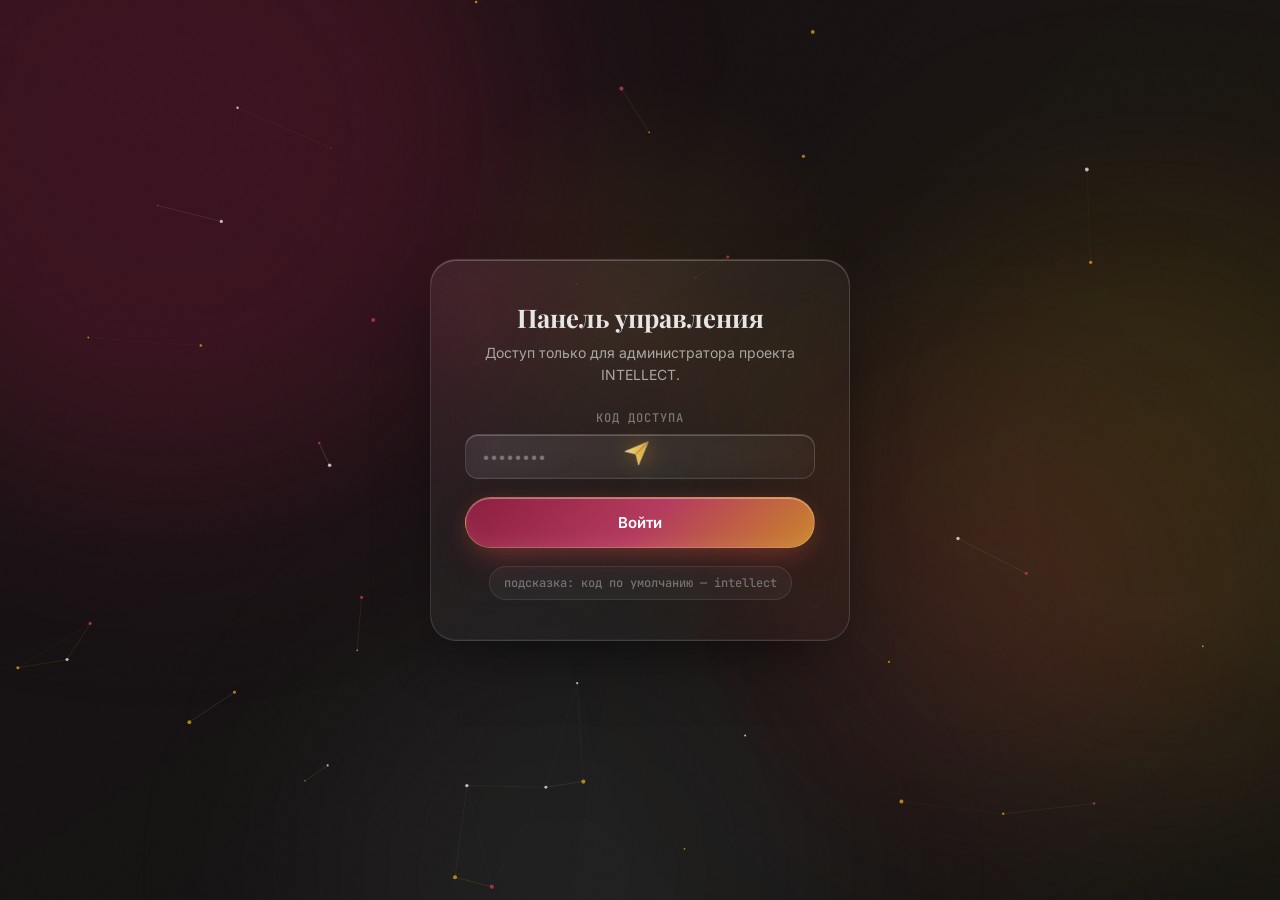
==== admin.html @ 35600f10 "Evolve into a full AI news portal: articles, feed, facts, robot, admin Turns the single landing page" ====
<!DOCTYPE html>
<html lang="ru" id="top">
<head>
<meta charset="UTF-8">
<meta name="viewport" content="width=device-width, initial-scale=1.0">
<meta name="robots" content="noindex, nofollow">
<title>INTELLECT — панель управления</title>
<link rel="icon" href="data:image/svg+xml,%3Csvg xmlns='http://www.w3.org/2000/svg' viewBox='0 0 64 64'%3E%3Cdefs%3E%3ClinearGradient id='g' x1='0' y1='0' x2='1' y2='1'%3E%3Cstop offset='0' stop-color='%23D4A017'/%3E%3Cstop offset='1' stop-color='%238B1E3F'/%3E%3C/linearGradient%3E%3C/defs%3E%3Crect width='64' height='64' rx='14' fill='url(%23g)'/%3E%3Cpath d='M32 12l5 13 13 5-13 5-5 13-5-13-13-5 13-5z' fill='white'/%3E%3C/svg%3E">
<link rel="preconnect" href="https://fonts.googleapis.com">
<link rel="preconnect" href="https://fonts.gstatic.com" crossorigin>
<link href="https://fonts.googleapis.com/css2?family=Playfair+Display:ital,wght@0,600;0,700;0,800;1,600&family=Inter:wght@400;500;600;700&family=JetBrains+Mono:wght@400;500&display=swap" rel="stylesheet">
<link rel="stylesheet" href="assets/theme.css">
<link rel="stylesheet" href="assets/pages.css">
</head>
<body>

<div class="bg" aria-hidden="true"><i class="blob b1"></i><i class="blob b2"></i><i class="blob b3"></i><i class="blob b4"></i></div>
<canvas id="net" aria-hidden="true"></canvas>
<div class="glow" id="glow" aria-hidden="true"></div>
<div class="grain" aria-hidden="true"></div>

<div id="cursor" aria-hidden="true"><div class="cursor-inner">
  <svg viewBox="0 0 28 28" fill="none" xmlns="http://www.w3.org/2000/svg">
    <defs><linearGradient id="cg" x1="0" y1="0" x2="1" y2="1"><stop offset="0" stop-color="#F2D27C"/><stop offset="1" stop-color="#D4A017"/></linearGradient></defs>
    <path d="M3 5 L25 14 L3 23 L8.5 14 Z" fill="url(#cg)" stroke="rgba(255,255,255,.55)" stroke-width=".6" stroke-linejoin="round"/>
    <path d="M8.5 14 L25 14" stroke="rgba(139,30,63,.55)" stroke-width=".8"/>
  </svg>
</div></div>

<!-- ВХОД -->
<div class="admin-gate" id="gate">
  <div class="box glass">
    <h1>Панель управления</h1>
    <p>Доступ только для администратора проекта INTELLECT.</p>
    <form id="gate-form">
      <div class="field"><label>Код доступа</label><input type="password" id="gate-pass" class="input" placeholder="••••••••" autocomplete="current-password"></div>
      <button class="btn btn-primary" type="submit" style="width:100%">Войти</button>
    </form>
    <div style="margin-top:18px"><span class="admin-pill">подсказка: код по умолчанию — intellect</span></div>
  </div>
</div>

<!-- ПАНЕЛЬ -->
<div class="admin-shell" id="shell" style="display:none">
  <div class="container">
    <div class="admin-head">
      <h1>Панель управления INTELLECT</h1>
      <div style="display:flex;gap:10px">
        <a class="btn btn-ghost btn-small" href="index.html" target="_blank" rel="noopener">Открыть сайт ↗</a>
        <button class="btn btn-ghost btn-small" id="logout">Выйти</button>
      </div>
    </div>

    <div class="admin-tabs">
      <button class="admin-tab active" data-tab="news">Новости</button>
      <button class="admin-tab" data-tab="facts">Факты</button>
      <button class="admin-tab" data-tab="help">Автопубликация</button>
    </div>

    <!-- НОВОСТИ -->
    <section data-panel="news">
      <div class="admin-grid">
        <div class="admin-card">
          <h2 style="font:700 1.2rem 'Playfair Display',serif;margin-bottom:18px" id="form-title">Новая публикация</h2>
          <form id="news-form">
            <input type="hidden" id="f-id">
            <div class="field"><label>Заголовок</label><input id="f-title" required placeholder="Заголовок новости"></div>
            <div class="row2">
              <div class="field"><label>Категория</label><select id="f-category"></select></div>
              <div class="field"><label>Источник</label><input id="f-source" placeholder="OpenAI, Anthropic…"></div>
            </div>
            <div class="row2">
              <div class="field"><label>Автор</label><input id="f-author" placeholder="Имя автора"></div>
              <div class="field"><label>Дата</label><input id="f-date" type="date"></div>
            </div>
            <div class="row2">
              <div class="field"><label>Время чтения (мин)</label><input id="f-read" type="number" min="1" max="60" value="5"></div>
              <div class="field"><label>Сделать материалом дня</label>
                <select id="f-featured"><option value="">Нет</option><option value="1">Да</option></select></div>
            </div>
            <div class="field"><label>Краткое описание</label><textarea id="f-excerpt" style="min-height:70px" placeholder="1–2 предложения для карточки"></textarea></div>
            <div class="field"><label>Полный текст</label>
              <textarea id="f-body" placeholder="Абзацы разделяйте пустой строкой.&#10;## — подзаголовок&#10;&gt; — цитата&#10;- — пункт списка"></textarea>
              <div class="hint">Поддерживается разметка: «## подзаголовок», «&gt; цитата», «- пункт списка».</div>
            </div>
            <div class="field"><label>Изображение (необязательно)</label>
              <div class="img-drop" id="img-drop">Нажмите, чтобы выбрать изображение<br><span style="font-size:11px">оно ужмётся автоматически</span></div>
              <input type="file" id="f-image" accept="image/*" hidden>
              <img class="img-preview" id="img-preview" alt="">
            </div>
            <div class="admin-actions">
              <button class="btn btn-primary" type="submit" id="save-btn">Опубликовать</button>
              <button class="btn btn-ghost" type="button" id="reset-btn">Очистить</button>
            </div>
          </form>
        </div>

        <div class="admin-card">
          <h2 style="font:700 1.2rem 'Playfair Display',serif;margin-bottom:6px">Опубликованные материалы</h2>
          <p style="color:var(--mut);font-size:13px;margin-bottom:16px" id="news-count"></p>
          <div class="admin-list" id="news-list"></div>
        </div>
      </div>
    </section>

    <!-- ФАКТЫ -->
    <section data-panel="facts" style="display:none">
      <div class="admin-grid">
        <div class="admin-card">
          <h2 style="font:700 1.2rem 'Playfair Display',serif;margin-bottom:18px">Добавить факт</h2>
          <form id="fact-form">
            <div class="field"><label>Текст факта</label><textarea id="fact-input" required placeholder="Интересный факт об искусственном интеллекте"></textarea></div>
            <button class="btn btn-primary" type="submit">Добавить факт</button>
          </form>
        </div>
        <div class="admin-card">
          <h2 style="font:700 1.2rem 'Playfair Display',serif;margin-bottom:6px">База фактов</h2>
          <p style="color:var(--mut);font-size:13px;margin-bottom:16px" id="facts-count"></p>
          <div class="admin-list" id="facts-list"></div>
        </div>
      </div>
    </section>

    <!-- АВТОПУБЛИКАЦИЯ -->
    <section data-panel="help" style="display:none">
      <div class="admin-card">
        <h2 style="font:700 1.3rem 'Playfair Display',serif;margin-bottom:14px">Автоматическое обновление новостей</h2>
        <div class="acc-text" style="padding:0;max-width:760px">
          <p style="margin-bottom:14px">В проект встроен каркас ежедневной автопубликации. Скрипт <code>scripts/fetch-news.mjs</code> забирает свежие материалы из RSS-лент источников (OpenAI, Anthropic, Google DeepMind, Meta AI, Microsoft, NVIDIA, Hugging Face, Stability AI), формирует карточки и обновляет <code>data/articles.generated.js</code>.</p>
          <p style="margin-bottom:14px">Запуск по расписанию настроен в GitHub Actions (<code>.github/workflows/update-news.yml</code>) — раз в день. При наличии секретов <code>TELEGRAM_BOT_TOKEN</code> и <code>TELEGRAM_CHAT_ID</code> новые статьи автоматически анонсируются в Telegram-канале проекта.</p>
          <p>Материалы, добавленные здесь вручную, сохраняются в браузере и сразу видны на сайте. Подробности — в файле <code>README.md</code>, раздел «Автопубликация».</p>
        </div>
      </div>
    </section>
  </div>
</div>

<div class="admin-toast" id="toast"></div>

<script src="data/articles.js"></script>
<script src="data/articles.generated.js"></script>
<script src="data/facts.js"></script>
<script src="assets/site.js"></script>
<script src="assets/admin.js"></script>
</body>
</html>
---- assets/theme.css ----
/* ============================================================
   INTELLECT — общая дизайн-система
   Графит · Бордо · Золото · Серебро
   ============================================================ */
:root{
  --bg:#111111;
  --bg-2:#1C1C1C;
  --txt:#E5E5E5;
  --mut:#a3a3a3;
  --mut-2:#737373;
  --gold:#D4A017;
  --gold-2:#F2D27C;
  --wine:#8B1E3F;
  --wine-2:#B43A5E;
  --hairline:rgba(229,229,229,.1);

  --glass-bg:linear-gradient(135deg,rgba(255,255,255,.07),rgba(255,255,255,.02));
  --glass-line:rgba(229,229,229,.14);
  --rim:rgba(255,255,255,.22);
  --gloss:rgba(255,255,255,.09);
  --panel-shadow:0 24px 60px -28px rgba(0,0,0,.7);
  --panel-shadow-hover:0 38px 90px -30px rgba(0,0,0,.75),0 0 60px -14px rgba(212,160,23,.3);
  --drop-rim:rgba(255,255,255,.22);
  --drop-shadow:0 26px 54px -22px rgba(0,0,0,.6);
  --menu-bg:rgba(17,17,17,.72);
  --footer-bg:rgba(20,20,20,.5);

  --txt-grad:linear-gradient(120deg,#F2D27C,#D4A017 38%,#C87A4A 66%,#B43A5E 96%);
  --grad:linear-gradient(135deg,#8B1E3F 0%,#B43A5E 48%,#D4A017 100%);
  --ease:cubic-bezier(.22,1,.36,1);
}

*{margin:0;padding:0;box-sizing:border-box}
html{scroll-behavior:smooth;scroll-padding-top:112px}
html.custom-cursor,html.custom-cursor *{cursor:none!important}
body{
  background:var(--bg);
  color:var(--txt);
  font:400 16px/1.6 "Inter",system-ui,sans-serif;
  -webkit-font-smoothing:antialiased;
  overflow-x:hidden;
}
body.locked{overflow:hidden}
::selection{background:rgba(139,30,63,.6);color:#fff}
::-webkit-scrollbar{width:10px}
::-webkit-scrollbar-track{background:var(--bg)}
::-webkit-scrollbar-thumb{background:linear-gradient(180deg,#D4A017,#8B1E3F);border-radius:99px;border:2px solid var(--bg)}
a{color:inherit;text-decoration:none}
img{max-width:100%;display:block}
.container{width:min(1180px,92%);margin:0 auto}
.narrow{width:min(820px,92%);margin:0 auto}
:focus-visible{outline:2px solid var(--gold);outline-offset:3px;border-radius:8px}
main{position:relative;z-index:1}
.sr-only{position:absolute;width:1px;height:1px;padding:0;margin:-1px;overflow:hidden;clip:rect(0,0,0,0);border:0}

/* ---------- Стекло ---------- */
.glass,.nav-pill,.live-chip,.stat,.ticker,.card,.featured,.trend,.digest,.tg-block,
.accordion,.fact-card,.statsbar,.filterbar,.article-card,.related-card,.admin-card,
.digest-form input,.btn-ghost,.btn-tg,.burger,.input,.field input,.field textarea,.field select{
  background:var(--glass-bg);
  -webkit-backdrop-filter:blur(22px) saturate(150%);
  backdrop-filter:blur(22px) saturate(150%);
  border:1px solid var(--glass-line);
  box-shadow:inset 0 1px 0 var(--rim),inset 0 -1px 0 rgba(255,255,255,.04),var(--panel-shadow);
  transition:box-shadow .45s,border-color .45s,transform .45s var(--ease),background .5s;
}
.card,.featured,.trend,.digest,.tg-block,.accordion,.fact-card,.article-card,.related-card{position:relative}
.card::before,.featured .gloss,.trend::before,.digest::before,.tg-block::before,
.accordion::before,.fact-card::before,.article-card::before,.related-card::before{
  content:"";position:absolute;inset:0;border-radius:inherit;z-index:3;pointer-events:none;
  background:radial-gradient(120% 70% at 50% -12%,var(--gloss),transparent 55%);
}
.card::after,.btn::after,.article-card::after{
  content:"";position:absolute;inset:0;z-index:4;pointer-events:none;
  background:linear-gradient(115deg,transparent 35%,rgba(255,255,255,.1) 48%,rgba(242,210,124,.18) 52%,transparent 65%);
  transform:translateX(-130%);transition:transform .9s var(--ease);
}
.card:hover::after,.btn:hover::after,.article-card:hover::after{transform:translateX(130%)}

/* ---------- Динамический фон ---------- */
.bg{position:fixed;inset:0;z-index:0;overflow:hidden;pointer-events:none}
.bg::after{
  content:"";position:absolute;left:50%;top:50%;width:165vmax;height:165vmax;translate:-50% -50%;
  background:conic-gradient(from 0deg,rgba(139,30,63,.11),rgba(212,160,23,.07),rgba(229,229,229,.035),rgba(139,30,63,.08),rgba(139,30,63,.11));
  filter:blur(85px);opacity:.65;animation:swirl 80s linear infinite;
}
@keyframes swirl{to{rotate:1turn}}
.blob{position:absolute;border-radius:50%;filter:blur(105px);will-change:transform}
.b1{width:54vw;height:54vw;left:-14vw;top:-16vw;background:rgba(139,30,63,.32);animation:drift1 26s ease-in-out infinite alternate}
.b2{width:44vw;height:44vw;right:-12vw;top:22%;background:rgba(212,160,23,.13);animation:drift2 30s ease-in-out infinite alternate}
.b3{width:40vw;height:40vw;left:24%;bottom:-18vw;background:rgba(229,229,229,.05);animation:drift3 34s ease-in-out infinite alternate}
.b4{width:34vw;height:34vw;right:6%;bottom:10%;background:rgba(139,30,63,.18);animation:drift4 28s ease-in-out infinite alternate}
@keyframes drift1{to{transform:translate(10vw,8vw) scale(1.14)}}
@keyframes drift2{to{transform:translate(-8vw,10vw) scale(1.2)}}
@keyframes drift3{to{transform:translate(7vw,-9vw) scale(1.1)}}
@keyframes drift4{to{transform:translate(-9vw,-6vw) scale(1.16)}}
#net{position:fixed;inset:0;width:100%;height:100%;z-index:0;pointer-events:none}

/* ---------- Глобальные слои ---------- */
.progress{position:fixed;top:0;left:0;z-index:100;width:100%;height:2px;background:var(--grad);transform-origin:0 50%;transform:scaleX(0)}
.glow{position:fixed;top:0;left:0;z-index:1;width:640px;height:640px;border-radius:50%;
  background:radial-gradient(closest-side,rgba(212,160,23,.09),transparent 70%);pointer-events:none;mix-blend-mode:screen;will-change:transform}
.grain{position:fixed;inset:0;z-index:90;pointer-events:none;opacity:.05;mix-blend-mode:overlay;
  background-image:url("data:image/svg+xml,%3Csvg xmlns='http://www.w3.org/2000/svg' width='160' height='160'%3E%3Cfilter id='n'%3E%3CfeTurbulence type='fractalNoise' baseFrequency='0.9' numOctaves='2'/%3E%3C/filter%3E%3Crect width='160' height='160' filter='url(%23n)' opacity='0.5'/%3E%3C/svg%3E")}
@media (pointer:coarse){.glow{display:none}}

/* ---------- Курсор: бумажный самолёт ---------- */
#cursor{position:fixed;left:0;top:0;z-index:1000;width:30px;height:30px;margin:-15px 0 0 -15px;pointer-events:none;display:none;will-change:transform}
html.custom-cursor #cursor{display:block}
.cursor-inner{width:100%;height:100%;transition:transform .3s var(--ease),filter .3s;filter:drop-shadow(0 2px 10px rgba(212,160,23,.55))}
.cursor-inner svg{width:100%;height:100%;display:block}
#cursor.grow .cursor-inner{transform:scale(1.6);filter:drop-shadow(0 4px 16px rgba(212,160,23,.8))}
#cursor.press .cursor-inner{transform:scale(.78)}
#cursor.grow.press .cursor-inner{transform:scale(1.25)}
.click-pulse{position:fixed;z-index:999;width:64px;height:64px;margin:-32px 0 0 -32px;border-radius:50%;
  border:2px solid rgba(212,160,23,.85);box-shadow:0 0 24px rgba(212,160,23,.45),inset 0 0 14px rgba(212,160,23,.3);
  pointer-events:none;animation:clickPulse .55s ease-out forwards}
@keyframes clickPulse{from{transform:scale(.25);opacity:.95}to{transform:scale(1.15);opacity:0}}

/* ---------- Навигация ---------- */
.nav{position:fixed;top:14px;left:0;right:0;z-index:50;pointer-events:none}
.nav-pill{pointer-events:auto;width:min(1180px,94%);margin:0 auto;display:flex;align-items:center;justify-content:space-between;gap:18px;
  padding:10px 12px 10px 24px;border-radius:999px}
.nav-pill.scrolled{box-shadow:inset 0 1px 0 var(--rim),inset 0 -1px 0 rgba(255,255,255,.04),var(--panel-shadow-hover)}
.logo{font:700 19px "Playfair Display",serif;letter-spacing:1.5px;display:flex;align-items:center;gap:9px;white-space:nowrap}
.logo .spark{background:var(--txt-grad);-webkit-background-clip:text;background-clip:text;color:transparent;font-size:20px}
.nav-links{display:flex;gap:26px}
.nav-links a{font:500 14px "Inter",sans-serif;color:var(--mut);padding:6px 0;position:relative;transition:color .3s}
.nav-links a::after{content:"";position:absolute;left:0;bottom:0;height:2px;width:100%;background:var(--grad);border-radius:2px;
  transform:scaleX(0);transform-origin:0 50%;transition:transform .35s var(--ease)}
.nav-links a:hover,.nav-links a.active{color:var(--txt)}
.nav-links a:hover::after,.nav-links a.active::after{transform:scaleX(1)}
.nav-right{display:flex;align-items:center;gap:10px}

.btn{position:relative;overflow:hidden;display:inline-flex;align-items:center;justify-content:center;gap:9px;
  padding:15px 30px;border-radius:999px;cursor:pointer;font:600 15px "Inter",sans-serif;color:var(--txt);border:0;
  transition:transform .35s var(--ease),box-shadow .35s,background .35s,border-color .35s;white-space:nowrap}
.btn:active{transform:scale(.96)}
.btn-primary{color:#fff;background:linear-gradient(135deg,#8B1E3F,#B43A5E 52%,#D4A017 118%);border:1px solid rgba(242,210,124,.35);
  box-shadow:inset 0 1px 0 rgba(255,255,255,.35),inset 0 -6px 14px rgba(255,255,255,.06),0 12px 36px -10px rgba(139,30,63,.65),0 6px 28px -8px rgba(212,160,23,.35)}
.btn-primary:hover{transform:translateY(-2px);background:linear-gradient(135deg,#9d2549,#c4486c 52%,#e2b231 118%);
  box-shadow:inset 0 1px 0 rgba(255,255,255,.4),0 18px 46px -10px rgba(139,30,63,.75),0 10px 36px -8px rgba(212,160,23,.5)}
.btn-primary:active{transform:scale(.96)}
.btn-ghost{border-radius:999px}
.btn-ghost:hover{transform:translateY(-2px);border-color:rgba(212,160,23,.45);box-shadow:inset 0 1px 0 var(--rim),var(--panel-shadow-hover)}
.btn-small{padding:11px 22px;font-size:13.5px}
.btn-tg{border-radius:999px;gap:8px}
.btn-tg svg{width:15px;height:15px;flex:none}
.btn-tg:hover{transform:translateY(-2px);border-color:rgba(212,160,23,.55);box-shadow:inset 0 1px 0 var(--rim),0 0 34px -6px rgba(212,160,23,.55),var(--panel-shadow)}

.burger{display:none;flex-direction:column;align-items:center;justify-content:center;gap:6px;width:42px;height:42px;border-radius:50%;cursor:pointer;z-index:60}
.burger span{width:18px;height:2px;background:var(--txt);border-radius:2px;transition:transform .35s var(--ease)}
.menu-open .burger span:nth-child(1){transform:translateY(4px) rotate(45deg)}
.menu-open .burger span:nth-child(2){transform:translateY(-4px) rotate(-45deg)}
.mobile-menu{position:fixed;inset:0;z-index:49;background:var(--menu-bg);-webkit-backdrop-filter:blur(30px) saturate(150%);backdrop-filter:blur(30px) saturate(150%);
  display:flex;flex-direction:column;align-items:center;justify-content:center;gap:8px;opacity:0;pointer-events:none;transition:opacity .4s}
.menu-open .mobile-menu{opacity:1;pointer-events:auto}
.mobile-menu a{font:600 1.5rem "Playfair Display",serif;padding:14px;color:var(--mut);transition:color .3s}
.mobile-menu a:hover{color:var(--txt)}

/* ---------- Плавающая кнопка Telegram ---------- */
.tg-fab{position:fixed;right:24px;bottom:24px;z-index:80;width:58px;height:58px;border-radius:50%;
  display:flex;align-items:center;justify-content:center;background:linear-gradient(135deg,#8B1E3F,#D4A017);
  border:1px solid rgba(242,210,124,.4);box-shadow:inset 0 1px 0 rgba(255,255,255,.35),0 14px 36px -10px rgba(0,0,0,.7);
  transition:transform .35s var(--ease),box-shadow .35s;animation:fabPulse 4s ease-out infinite}
.tg-fab svg{width:24px;height:24px}
.tg-fab:hover{transform:translateY(-4px) scale(1.05)}
@keyframes fabPulse{
  0%{box-shadow:inset 0 1px 0 rgba(255,255,255,.35),0 14px 36px -10px rgba(0,0,0,.7),0 0 0 0 rgba(212,160,23,.5)}
  55%{box-shadow:inset 0 1px 0 rgba(255,255,255,.35),0 14px 36px -10px rgba(0,0,0,.7),0 0 0 20px rgba(212,160,23,0)}
  100%{box-shadow:inset 0 1px 0 rgba(255,255,255,.35),0 14px 36px -10px rgba(0,0,0,.7),0 0 0 0 rgba(212,160,23,0)}}

/* ---------- Секции ---------- */
.section{padding:96px 0;position:relative;z-index:2}
.section-head{margin-bottom:42px}
.section-head.center{text-align:center}
.kicker{font:500 12px "JetBrains Mono",monospace;letter-spacing:2.5px;text-transform:uppercase;color:var(--gold);margin-bottom:12px}
.section-head h2{font:700 clamp(1.75rem,3.6vw,2.6rem) "Playfair Display",serif;letter-spacing:.3px}
.section-head p{color:var(--mut);margin-top:12px;max-width:600px;font-size:15.5px}
.section-head.center p{margin-left:auto;margin-right:auto}

/* ---------- Чипы категорий ---------- */
.chip{display:inline-flex;align-items:center;align-self:flex-start;gap:6px;
  font:500 11px "JetBrains Mono",monospace;letter-spacing:1.4px;text-transform:uppercase;
  padding:7px 14px;border-radius:999px;-webkit-backdrop-filter:blur(10px);backdrop-filter:blur(10px);box-shadow:inset 0 1px 0 rgba(255,255,255,.14)}
.cat-ai{color:#E7C873;background:rgba(212,160,23,.13);border:1px solid rgba(212,160,23,.38)}
.cat-neural{color:#E89BB0;background:rgba(139,30,63,.2);border:1px solid rgba(180,58,94,.5)}
.cat-robotics{color:#DDDFE8;background:rgba(229,229,229,.08);border:1px solid rgba(229,229,229,.28)}
.cat-science{color:#BCCFBC;background:rgba(143,169,143,.12);border:1px solid rgba(143,169,143,.32)}
.cat-tech{color:#F2D27C;background:rgba(231,200,115,.1);border:1px solid rgba(231,200,115,.32)}
.cat-startups{color:#E0A878;background:rgba(192,133,82,.13);border:1px solid rgba(192,133,82,.36)}
.cat-research{color:#C9A2D4;background:rgba(150,90,170,.14);border:1px solid rgba(170,110,190,.36)}

/* ---------- Обложки (CSS-генерация по категории) ---------- */
.cover{position:relative;overflow:hidden}
.cover::before{content:"";position:absolute;inset:0;z-index:1;
  background-image:repeating-linear-gradient(90deg,rgba(229,229,229,.04) 0 1px,transparent 1px 36px),repeating-linear-gradient(0deg,rgba(229,229,229,.04) 0 1px,transparent 1px 36px);
  -webkit-mask:radial-gradient(90% 90% at 50% 50%,#000 20%,transparent 100%);mask:radial-gradient(90% 90% at 50% 50%,#000 20%,transparent 100%)}
.cover .orb{position:absolute;width:150px;height:150px;border-radius:50%;filter:blur(36px);opacity:.7;top:14%;left:52%;
  animation:orbDrift 9s ease-in-out infinite alternate;transition:scale .6s var(--ease)}
.cover .glyph{position:absolute;right:16px;bottom:10px;z-index:2;font:700 56px "Playfair Display",serif;opacity:.16;
  color:transparent;-webkit-text-stroke:1px rgba(255,255,255,.4)}
@keyframes orbDrift{to{transform:translate(-70px,34px) scale(1.2)}}
.cv-ai{background:linear-gradient(150deg,#1a1408,#2b2009)}    .cv-ai .orb{background:radial-gradient(circle,#D4A017,transparent 70%)}
.cv-neural{background:linear-gradient(150deg,#1c0a12,#33101f)} .cv-neural .orb{background:radial-gradient(circle,#B43A5E,transparent 70%)}
.cv-robotics{background:linear-gradient(150deg,#14151a,#23252f)}.cv-robotics .orb{background:radial-gradient(circle,#C8CAD8,transparent 70%)}
.cv-science{background:linear-gradient(150deg,#0d130d,#1d2a1e)} .cv-science .orb{background:radial-gradient(circle,#8FA98F,transparent 70%)}
.cv-tech{background:linear-gradient(150deg,#1b1505,#2f2510)}    .cv-tech .orb{background:radial-gradient(circle,#E7C873,transparent 70%)}
.cv-startups{background:linear-gradient(150deg,#190f08,#2d1c10)}.cv-startups .orb{background:radial-gradient(circle,#C08552,transparent 70%)}
.cv-research{background:linear-gradient(150deg,#150b1a,#26102f)}.cv-research .orb{background:radial-gradient(circle,#B07AD0,transparent 70%)}

/* ---------- Бегущая строка ---------- */
.ticker{border-left:0;border-right:0;border-radius:0;padding:17px 0;overflow:hidden;position:relative;z-index:2}
.ticker-track{display:flex;width:max-content;animation:tick 42s linear infinite}
.ticker:hover .ticker-track{animation-play-state:paused}
.ticker-group{display:flex;align-items:center;gap:38px;padding-right:38px}
.ticker .item{font:400 13px "JetBrains Mono",monospace;color:var(--mut);white-space:nowrap}
.ticker .sep{color:var(--gold);font-size:11px}
@keyframes tick{to{transform:translateX(-50%)}}

/* ---------- Reveal + счётчики ---------- */
.reveal{opacity:0;transform:translateY(28px);transition:opacity .9s var(--ease),transform .9s var(--ease)}
.reveal.visible{opacity:1;transform:none}

/* ---------- Футер ---------- */
footer{position:relative;z-index:2;border-top:1px solid var(--hairline);background:var(--footer-bg);
  -webkit-backdrop-filter:blur(22px) saturate(150%);backdrop-filter:blur(22px) saturate(150%)}
.footer-inner{display:grid;grid-template-columns:1.3fr 1fr 1fr;gap:48px;padding:66px 0 50px}
.footer-brand p{color:var(--mut);font-size:14.5px;line-height:1.75;margin-top:16px;max-width:340px}
.footer-author{margin-top:18px;padding:14px 18px;border-radius:16px;border:1px solid rgba(212,160,23,.25);background:rgba(212,160,23,.05);max-width:340px}
.footer-author b{display:block;font:600 14.5px "Inter",sans-serif;color:var(--txt)}
.footer-author span{font:400 11.5px "JetBrains Mono",monospace;letter-spacing:1.4px;text-transform:uppercase;color:var(--mut-2)}
.footer-cols h5{font:500 12px "JetBrains Mono",monospace;letter-spacing:2px;text-transform:uppercase;color:var(--mut-2);margin-bottom:16px}
.footer-cols a{display:block;color:var(--mut);font-size:14.5px;padding:5.5px 0;transition:color .3s}
.footer-cols a:hover{color:var(--gold-2)}
.footer-note{margin-top:18px;font-size:13px;line-height:1.7;color:var(--mut-2);max-width:260px}
.footer-bottom{border-top:1px solid var(--hairline);display:flex;justify-content:space-between;gap:14px;flex-wrap:wrap;
  padding:24px 0 30px;font:400 12px "JetBrains Mono",monospace;color:var(--mut-2);letter-spacing:.4px}

/* ---------- Адаптив базовый ---------- */
@media (max-width:1000px){.footer-inner{grid-template-columns:1fr 1fr}}
@media (max-width:860px){
  .nav-links,.nav-cta{display:none}
  .burger{display:flex}
  .section{padding:72px 0}
  .nav-tg span{display:none}.nav-tg{padding:11px 14px}
}
@media (max-width:640px){
  .footer-inner{grid-template-columns:1fr;gap:36px}
  .tg-fab{width:52px;height:52px;right:18px;bottom:18px}
}
@media (prefers-reduced-motion:reduce){
  *,*::before,*::after{animation-duration:.01ms !important;animation-iteration-count:1 !important;transition-duration:.01ms !important}
  html{scroll-behavior:auto}
  .reveal{opacity:1;transform:none}
  .ticker{overflow-x:auto}.ticker-track{animation:none}
}
---- assets/pages.css ----
/* ============================================================
   INTELLECT — компоненты страниц (главная, статья, админка)
   ============================================================ */

/* ---------- ЭКРАН ПРИВЕТСТВИЯ ---------- */
#welcome{position:fixed;inset:0;z-index:200;background:radial-gradient(120% 90% at 50% 30%,#191215 0%,#111 60%);
  display:flex;flex-direction:column;align-items:center;justify-content:center;transition:opacity .8s,visibility .8s}
#welcome.out{opacity:0;visibility:hidden}
.w-stage{position:relative;width:340px;height:340px;display:flex;align-items:center;justify-content:center}
.w-logo{font:800 clamp(1.9rem,5vw,2.7rem) "Playfair Display",serif;letter-spacing:3px;
  background:var(--txt-grad);-webkit-background-clip:text;background-clip:text;color:transparent;
  opacity:0;transform:scale(.9);transition:opacity 1s var(--ease),transform 1s var(--ease);position:relative;z-index:2;text-align:center}
#welcome.s1 .w-logo{opacity:1;transform:none}
.w-p{position:absolute;left:50%;top:50%;width:5px;height:5px;margin:-2.5px;border-radius:50%;background:var(--gold-2);
  box-shadow:0 0 10px 2px rgba(212,160,23,.5);opacity:0}
#welcome.s1 .w-p{animation:converge 1s var(--ease) forwards;animation-delay:var(--d)}
@keyframes converge{from{transform:translate(var(--dx),var(--dy)) scale(.3);opacity:0}35%{opacity:1}to{transform:translate(0,0) scale(1);opacity:1}}
#welcome.s2 .w-p{animation:none;opacity:0;transition:opacity .5s}
.w-ring{position:absolute;left:50%;top:50%;width:230px;height:230px;margin:-115px;border-radius:50%;
  border:1px solid rgba(212,160,23,.85);box-shadow:0 0 50px rgba(212,160,23,.35),inset 0 0 30px rgba(212,160,23,.18);
  opacity:0;transform:scale(.45);transition:opacity 1s var(--ease),transform 1s var(--ease)}
.w-ring::after{content:"";position:absolute;inset:-14px;border-radius:50%;border:1px dashed rgba(229,229,229,.22);animation:spin 26s linear infinite}
#welcome.s2 .w-ring{opacity:1;transform:scale(1)}
.w-text{margin-top:46px;font:500 12px "JetBrains Mono",monospace;letter-spacing:3px;text-transform:uppercase;
  color:var(--mut);text-align:center;padding:0 20px;opacity:0;transform:translateY(14px);transition:opacity .9s var(--ease),transform .9s var(--ease)}
#welcome.s3 .w-text{opacity:1;transform:none}
.w-skip{position:absolute;bottom:30px;left:50%;transform:translateX(-50%);font:400 11px "JetBrains Mono",monospace;letter-spacing:2px;color:var(--mut-2)}

/* ---------- HERO ---------- */
.hero{position:relative;padding:150px 0 60px;overflow:hidden}
.hero-grid{display:grid;grid-template-columns:1.15fr .85fr;gap:40px;align-items:center}
.hero-copy{position:relative;z-index:3}
.live-chip{display:inline-flex;align-items:center;gap:10px;font:500 12px "JetBrains Mono",monospace;letter-spacing:1.6px;
  text-transform:uppercase;color:var(--mut);padding:10px 19px;border-radius:999px;margin-bottom:26px}
.live-chip .dot{width:8px;height:8px;border-radius:50%;background:var(--gold);animation:pulse 2s ease-in-out infinite}
@keyframes pulse{0%,100%{box-shadow:0 0 0 0 rgba(212,160,23,.55)}50%{box-shadow:0 0 0 7px rgba(212,160,23,0)}}
.hero h1{font:700 clamp(2.2rem,5.2vw,3.9rem)/1.13 "Playfair Display",serif;letter-spacing:.5px;margin-bottom:20px}
.grad{background:var(--txt-grad);background-size:220% 220%;-webkit-background-clip:text;background-clip:text;color:transparent;animation:gradShift 8s ease-in-out infinite alternate}
@keyframes gradShift{to{background-position:100% 100%}}
.hero-sub{max-width:560px;font-size:16.5px;line-height:1.75;color:var(--mut);margin-bottom:30px}
.hero-actions{display:flex;gap:14px;flex-wrap:wrap}
@media (max-width:860px){
  .hero{padding:128px 0 40px}
  .hero-grid{grid-template-columns:1fr;gap:24px;text-align:center}
  .hero-copy{order:2}
  .robot-stage{order:1}
  .robot-wrap{width:230px}
  .hero-sub{margin-left:auto;margin-right:auto}
  .hero-actions{justify-content:center}
  .robot-bubble{display:none}
}

/* ---------- РОБОТ-ПЕРСОНАЖ ---------- */
.robot-stage{position:relative;z-index:3;display:flex;flex-direction:column;align-items:center;gap:18px}
.robot-wrap{position:relative;width:300px;max-width:78vw}
.robot-wrap::before{content:"";position:absolute;left:50%;top:42%;width:330px;height:330px;translate:-50% -50%;
  background:radial-gradient(circle,rgba(212,160,23,.26),transparent 62%);filter:blur(36px);pointer-events:none}
.robot{width:100%;height:auto;display:block;filter:drop-shadow(0 24px 40px rgba(0,0,0,.55));position:relative;z-index:2;
  animation:robotFloat 6s ease-in-out infinite}
@keyframes robotFloat{50%{transform:translateY(-12px)}}
.robot .r-shadow{transform-origin:center;animation:robotShadow 6s ease-in-out infinite}
@keyframes robotShadow{50%{opacity:.35;transform:scaleX(.82)}}
.robot .r-antenna-tip{animation:blink 2.6s ease-in-out infinite}
@keyframes blink{0%,100%{opacity:1}50%{opacity:.35}}
.robot .r-eye{transform-box:fill-box;transform-origin:center;transition:transform .25s var(--ease)}
.robot .r-arm-r{transform-box:fill-box;transform-origin:18% 22%;transition:transform .5s var(--ease)}
.robot.wave .r-arm-r{animation:wave 1s ease-in-out}
@keyframes wave{0%,100%{transform:rotate(0)}25%{transform:rotate(-22deg)}60%{transform:rotate(-10deg)}}
.robot-bubble{position:absolute;top:-6px;right:-8px;z-index:4;max-width:200px;
  padding:12px 16px;border-radius:16px 16px 16px 4px;font:500 13px/1.45 "Inter",sans-serif;color:var(--txt);
  background:var(--glass-bg);-webkit-backdrop-filter:blur(16px);backdrop-filter:blur(16px);
  border:1px solid var(--glass-line);box-shadow:var(--panel-shadow);
  opacity:0;transform:translateY(8px) scale(.96);transform-origin:bottom left;transition:opacity .4s,transform .4s var(--ease)}
.robot-bubble.show{opacity:1;transform:none}
.robot-bubble b{background:var(--txt-grad);-webkit-background-clip:text;background-clip:text;color:transparent}

/* мини-робот в блоке факта */
.fact-robot{width:120px;height:auto;flex:none;animation:robotFloat 5s ease-in-out infinite}
.fact-robot.shuffle{animation:shuffleBot .8s ease-in-out}
@keyframes shuffleBot{0%,100%{transform:rotate(0)}30%{transform:rotate(-7deg) translateY(-6px)}70%{transform:rotate(7deg) translateY(-6px)}}

/* ---------- СЧЁТЧИКИ СТАТИСТИКИ ---------- */
.statsbar{border-radius:26px;padding:30px clamp(20px,3vw,40px);display:grid;grid-template-columns:repeat(4,1fr);gap:18px;text-align:center}
.statsbar .s{display:flex;flex-direction:column;gap:6px;position:relative}
.statsbar .s + .s::before{content:"";position:absolute;left:-9px;top:14%;height:72%;width:1px;background:var(--hairline)}
.statsbar .s b{font:700 clamp(1.7rem,3.4vw,2.5rem) "Playfair Display",serif;line-height:1;
  background:var(--txt-grad);-webkit-background-clip:text;background-clip:text;color:transparent}
.statsbar .s span{font:500 12px "JetBrains Mono",monospace;letter-spacing:1.2px;text-transform:uppercase;color:var(--mut)}
@media (max-width:640px){.statsbar{grid-template-columns:1fr 1fr;gap:24px 12px}.statsbar .s:nth-child(odd) + .s::before{display:none}}

/* ---------- ФАКТ ДНЯ ---------- */
.fact-card{border-radius:32px;padding:clamp(30px,4vw,48px);display:grid;grid-template-columns:auto 1fr;gap:34px;align-items:center;overflow:hidden}
.fact-left{display:flex;flex-direction:column;align-items:center;gap:12px;position:relative;z-index:3}
.fact-deck{position:relative;width:120px;height:150px}
.fact-deck .pc{position:absolute;inset:0;border-radius:14px;border:1px solid rgba(212,160,23,.4);
  background:linear-gradient(160deg,#241019,#3a1422);box-shadow:0 10px 24px -10px rgba(0,0,0,.6)}
.fact-deck .pc:nth-child(1){transform:rotate(-9deg) translate(-7px,4px)}
.fact-deck .pc:nth-child(2){transform:rotate(6deg) translate(7px,2px)}
.fact-deck .pc:nth-child(3){transform:rotate(-1deg);display:flex;align-items:center;justify-content:center}
.fact-deck.shuffling .pc:nth-child(1){animation:sh1 .8s ease-in-out}
.fact-deck.shuffling .pc:nth-child(2){animation:sh2 .8s ease-in-out}
@keyframes sh1{50%{transform:rotate(-22deg) translate(-26px,-12px)}}
@keyframes sh2{50%{transform:rotate(20deg) translate(26px,-8px)}}
.fact-deck .pc i{font-style:normal;font-size:34px;background:var(--txt-grad);-webkit-background-clip:text;background-clip:text;color:transparent}
.fact-body{position:relative;z-index:3}
.fact-body .kicker{margin-bottom:14px}
.fact-text{font:600 clamp(1.15rem,2.3vw,1.55rem)/1.5 "Playfair Display",serif;min-height:3em;
  transition:opacity .35s,transform .35s var(--ease)}
.fact-text.swap{opacity:0;transform:translateY(10px)}
.fact-meta{margin-top:16px;display:flex;align-items:center;gap:16px;flex-wrap:wrap}
.fact-count{font:500 12px "JetBrains Mono",monospace;color:var(--mut-2);letter-spacing:1px}
@media (max-width:720px){.fact-card{grid-template-columns:1fr;text-align:center}.fact-left{order:2}}

/* ---------- ФИЛЬТР КАТЕГОРИЙ ---------- */
.filterbar{border-radius:999px;padding:8px;display:flex;gap:6px;flex-wrap:wrap;justify-content:center;margin-bottom:34px}
.filter-pill{border:0;cursor:pointer;background:transparent;color:var(--mut);border-radius:999px;
  font:500 13px "Inter",sans-serif;padding:10px 18px;transition:color .3s,background .3s,box-shadow .3s;white-space:nowrap}
.filter-pill:hover{color:var(--txt)}
.filter-pill.active{color:#fff;background:linear-gradient(135deg,#8B1E3F,#D4A017);box-shadow:0 8px 22px -8px rgba(139,30,63,.6)}

/* ---------- ЛЕНТА НОВОСТЕЙ ---------- */
.feed{display:grid;grid-template-columns:repeat(3,1fr);gap:22px}
.article-card{border-radius:26px;overflow:hidden;display:flex;flex-direction:column;cursor:pointer}
.article-card:hover{transform:translateY(-8px) scale(1.03);border-color:rgba(212,160,23,.35);
  box-shadow:inset 0 1px 0 var(--rim),inset 0 -1px 0 rgba(255,255,255,.04),var(--panel-shadow-hover)}
.article-card .cover{height:184px}
.article-card .cover .badge{position:absolute;left:14px;top:14px;z-index:3}
.article-card:hover .orb{scale:1.3}
.ac-body{padding:22px 22px 26px;display:flex;flex-direction:column;gap:11px;flex:1}
.ac-body h4{font:600 17.5px/1.42 "Inter",sans-serif;letter-spacing:-.2px}
.ac-body p{font-size:14.5px;line-height:1.66;color:var(--mut)}
.ac-meta{margin-top:auto;padding-top:10px;display:flex;gap:12px;align-items:center;
  font:400 12px "JetBrains Mono",monospace;color:var(--mut-2);letter-spacing:.3px}
.feed-empty{grid-column:1/-1;text-align:center;color:var(--mut);padding:50px 0;font-size:15px}
.feed-more{display:flex;justify-content:center;margin-top:40px}
@media (max-width:1000px){.feed{grid-template-columns:repeat(2,1fr)}}
@media (max-width:640px){.feed{grid-template-columns:1fr}}

/* ---------- МАТЕРИАЛ ДНЯ ---------- */
.featured{display:grid;grid-template-columns:1.05fr 1fr;border-radius:32px;overflow:hidden;margin-bottom:30px;
  will-change:transform;transition:transform .15s linear,box-shadow .45s;cursor:pointer}
.featured .gloss{position:absolute;inset:0;border-radius:inherit;pointer-events:none;z-index:5}
.featured-art{position:relative;min-height:380px;overflow:hidden;
  background:radial-gradient(90% 90% at 15% 15%,rgba(139,30,63,.4),transparent 60%),radial-gradient(90% 90% at 85% 85%,rgba(212,160,23,.2),transparent 60%),linear-gradient(160deg,#191114,#221219)}
.featured-art::before{content:"";position:absolute;inset:0;
  background-image:repeating-linear-gradient(90deg,rgba(229,229,229,.045) 0 1px,transparent 1px 44px),repeating-linear-gradient(0deg,rgba(229,229,229,.045) 0 1px,transparent 1px 44px);
  -webkit-mask:radial-gradient(80% 80% at 50% 50%,#000 30%,transparent 100%);mask:radial-gradient(80% 80% at 50% 50%,#000 30%,transparent 100%)}
.ring{position:absolute;top:50%;left:50%;border-radius:50%;border:1px dashed rgba(212,160,23,.4);translate:-50% -50%}
.r1{width:180px;height:180px;animation:spin 18s linear infinite}
.r2{width:280px;height:280px;animation:spin 30s linear infinite reverse;border-color:rgba(180,58,94,.4)}
.r3{width:380px;height:380px;animation:spin 44s linear infinite;border-color:rgba(229,229,229,.16)}
@keyframes spin{to{rotate:360deg}}
.core{position:absolute;top:50%;left:50%;translate:-50% -50%;width:104px;height:104px;border-radius:50%;
  background:radial-gradient(circle at 35% 35%,#F2D27C,#D4A017 52%,#8B1E3F);filter:blur(2px);
  box-shadow:0 0 80px 24px rgba(212,160,23,.4),0 0 160px 60px rgba(139,30,63,.3);animation:corePulse 5s ease-in-out infinite}
@keyframes corePulse{50%{scale:1.12}}
.sat{position:absolute;top:50%;left:50%;width:10px;height:10px;border-radius:50%;background:#F2D27C;
  box-shadow:0 0 14px 3px rgba(242,210,124,.8);translate:-50% -50%;animation:orbit 9s linear infinite}
@keyframes orbit{from{transform:rotate(0) translateX(140px)}to{transform:rotate(360deg) translateX(140px)}}
.featured-body{padding:clamp(30px,4.5vw,54px);display:flex;flex-direction:column;justify-content:center;gap:18px}
.featured-body h3{font:600 clamp(1.4rem,2.6vw,2rem)/1.28 "Playfair Display",serif;letter-spacing:.2px}
.featured-body p{color:var(--mut);font-size:15.5px;line-height:1.76}
.meta{font:400 12px "JetBrains Mono",monospace;color:var(--mut-2);letter-spacing:.4px}
.more{display:inline-flex;align-items:center;gap:9px;align-self:flex-start;font:600 15px "Inter",sans-serif;
  background:var(--txt-grad);-webkit-background-clip:text;background-clip:text;color:transparent}
.more span{transition:transform .3s var(--ease);background:var(--txt-grad);-webkit-background-clip:text;background-clip:text;color:transparent}
.featured:hover .more span{transform:translateX(6px)}
@media (max-width:860px){.featured{grid-template-columns:1fr}.featured-art{min-height:280px}}

/* ---------- Telegram / Дайджест ---------- */
.tg-block,.digest{overflow:hidden;text-align:center;border-radius:36px;padding:clamp(42px,6vw,70px) clamp(24px,5vw,60px)}
.aura{position:absolute;inset:-30%;pointer-events:none;z-index:1;
  background:radial-gradient(36% 36% at 26% 24%,rgba(139,30,63,.4),transparent 70%),radial-gradient(32% 32% at 76% 78%,rgba(212,160,23,.26),transparent 70%);filter:blur(55px)}
.tg-block>*,.digest>*{position:relative;z-index:3}
.tg-block h2,.digest h2{font:700 clamp(1.6rem,3.1vw,2.4rem) "Playfair Display",serif;margin:14px 0 18px}
.tg-block p,.digest p{color:var(--mut);max-width:580px;margin:0 auto;font-size:15.5px;line-height:1.75}
.tg-icon{width:64px;height:64px;border-radius:50%;display:inline-flex;align-items:center;justify-content:center;
  background:linear-gradient(135deg,#8B1E3F,#D4A017);border:1px solid rgba(242,210,124,.4);
  box-shadow:inset 0 1px 0 rgba(255,255,255,.35),0 14px 36px -12px rgba(139,30,63,.7);margin-bottom:6px}
.tg-icon svg{width:27px;height:27px}
.tg-block .btn{margin-top:30px}
.digest-form{margin-top:34px;display:flex;gap:12px;justify-content:center;flex-wrap:wrap}
.digest-form input{width:min(360px,100%);padding:16px 24px;border-radius:999px;color:var(--txt);font:400 15px "Inter",sans-serif}
.digest-form input::placeholder{color:var(--mut-2)}
.digest-form input:focus{outline:0;border-color:var(--gold);box-shadow:inset 0 1px 0 var(--rim),0 0 0 4px rgba(212,160,23,.18)}
.digest-note{margin-top:18px;font:400 12px "JetBrains Mono",monospace;color:var(--mut-2);letter-spacing:.5px}
.digest-ok{display:none;margin-top:18px;color:var(--gold-2);font:500 14px "Inter",sans-serif}
.digest.done .digest-ok{display:block}.digest.done .digest-note{display:none}

/* ---------- Аккордеон ---------- */
.accordion{border-radius:28px;overflow:hidden}
.acc-head{width:100%;display:flex;align-items:center;justify-content:space-between;gap:20px;padding:28px clamp(24px,4vw,42px);
  background:none;border:0;cursor:pointer;text-align:left;color:var(--txt)}
.acc-head h2{font:700 clamp(1.2rem,2.5vw,1.6rem) "Playfair Display",serif;letter-spacing:.3px}
.acc-icon{flex:none;width:42px;height:42px;border-radius:50%;display:flex;align-items:center;justify-content:center;
  border:1px solid rgba(212,160,23,.45);color:var(--gold);font-size:20px;line-height:1;transition:transform .5s var(--ease),background .4s}
.accordion.open .acc-icon{transform:rotate(45deg);background:rgba(212,160,23,.14)}
.acc-body{max-height:0;overflow:hidden;transition:max-height .6s var(--ease)}
.acc-text{padding:0 clamp(24px,4vw,42px) 32px;color:var(--mut);font-size:15.5px;line-height:1.8;max-width:820px}
.acc-text em{display:block;margin-top:14px;font-style:normal;font:400 12px "JetBrains Mono",monospace;letter-spacing:1px;color:var(--mut-2)}

/* ============================================================
   СТРАНИЦА СТАТЬИ
   ============================================================ */
.article-wrap{padding:130px 0 40px}
.back-link{display:inline-flex;align-items:center;gap:9px;font:500 14px "Inter",sans-serif;color:var(--mut);
  margin-bottom:26px;transition:color .3s,gap .3s}
.back-link:hover{color:var(--gold-2);gap:13px}
.article-hero{border-radius:28px;overflow:hidden;position:relative;min-height:300px;display:flex;align-items:flex-end;
  border:1px solid var(--glass-line);box-shadow:var(--panel-shadow);margin-bottom:34px}
.article-hero .cover{position:absolute;inset:0}
.article-hero .ah-veil{position:absolute;inset:0;z-index:2;background:linear-gradient(180deg,transparent 30%,rgba(17,17,17,.55) 75%,rgba(17,17,17,.92))}
.article-hero .ah-inner{position:relative;z-index:3;padding:clamp(26px,4vw,44px)}
.article-hero h1{font:700 clamp(1.7rem,4vw,2.9rem)/1.16 "Playfair Display",serif;letter-spacing:.3px;margin:14px 0 14px;max-width:880px}
.article-meta{display:flex;gap:18px;flex-wrap:wrap;font:400 13px "JetBrains Mono",monospace;color:var(--mut);letter-spacing:.3px}
.article-meta .who{color:var(--gold-2)}
.article-body{font-size:17px;line-height:1.85;color:#cfcfd4}
.article-body>*{max-width:760px}
.article-body p{margin:0 0 22px}
.article-body h2{font:600 clamp(1.3rem,2.6vw,1.7rem) "Playfair Display",serif;color:var(--txt);margin:38px 0 16px}
.article-body blockquote{margin:28px 0;padding:18px 26px;border-left:3px solid var(--gold);
  background:rgba(212,160,23,.06);border-radius:0 14px 14px 0;font:italic 500 18px/1.6 "Playfair Display",serif;color:var(--gold-2)}
.article-body ul{margin:0 0 22px;padding-left:22px}
.article-body li{margin:0 0 10px}
.article-body strong{color:var(--txt)}
.article-share{display:flex;align-items:center;gap:14px;margin:40px 0;padding:22px 26px;border-radius:20px;
  background:var(--glass-bg);border:1px solid var(--glass-line);flex-wrap:wrap}
.article-share span{font:500 14px "Inter",sans-serif;color:var(--mut)}
.related{margin-top:20px}
.related h3{font:700 1.5rem "Playfair Display",serif;margin-bottom:24px}
.related-grid{display:grid;grid-template-columns:repeat(3,1fr);gap:20px}
.related-card{border-radius:22px;overflow:hidden;display:flex;flex-direction:column;cursor:pointer}
.related-card:hover{transform:translateY(-6px);border-color:rgba(212,160,23,.3);box-shadow:var(--panel-shadow-hover)}
.related-card .cover{height:130px}
.related-card .rc-body{padding:18px;display:flex;flex-direction:column;gap:8px}
.related-card h4{font:600 15.5px/1.4 "Inter",sans-serif}
.related-card .ac-meta{font-size:11.5px}
@media (max-width:860px){.related-grid{grid-template-columns:1fr 1fr}}
@media (max-width:560px){.related-grid{grid-template-columns:1fr}}
.notfound{text-align:center;padding:80px 0}
.notfound h1{font:700 2rem "Playfair Display",serif;margin-bottom:14px}
.notfound p{color:var(--mut);margin-bottom:26px}

/* ============================================================
   АДМИН-ПАНЕЛЬ
   ============================================================ */
.admin-shell{padding:120px 0 80px;min-height:100vh}
.admin-head{display:flex;align-items:center;justify-content:space-between;gap:18px;flex-wrap:wrap;margin-bottom:30px}
.admin-head h1{font:700 clamp(1.6rem,3.4vw,2.3rem) "Playfair Display",serif}
.admin-tabs{display:flex;gap:8px;flex-wrap:wrap;margin-bottom:26px}
.admin-tab{border:0;cursor:pointer;background:var(--glass-bg);border:1px solid var(--glass-line);color:var(--mut);
  border-radius:999px;font:500 13px "Inter",sans-serif;padding:11px 20px;transition:.3s}
.admin-tab:hover{color:var(--txt)}
.admin-tab.active{color:#fff;background:linear-gradient(135deg,#8B1E3F,#D4A017);border-color:transparent}
.admin-card{border-radius:24px;padding:clamp(22px,3vw,34px)}
.admin-grid{display:grid;grid-template-columns:1.1fr .9fr;gap:24px;align-items:start}
@media (max-width:900px){.admin-grid{grid-template-columns:1fr}}
.field{margin-bottom:18px}
.field label{display:block;font:500 12px "JetBrains Mono",monospace;letter-spacing:1px;text-transform:uppercase;color:var(--mut-2);margin-bottom:8px}
.field input,.field textarea,.field select{width:100%;padding:13px 16px;border-radius:13px;color:var(--txt);
  font:400 14.5px "Inter",sans-serif;resize:vertical}
.field textarea{min-height:120px;line-height:1.6}
.field input:focus,.field textarea:focus,.field select:focus{outline:0;border-color:var(--gold);box-shadow:0 0 0 3px rgba(212,160,23,.16)}
.field .hint{margin-top:6px;font:400 11.5px "JetBrains Mono",monospace;color:var(--mut-2)}
.row2{display:grid;grid-template-columns:1fr 1fr;gap:16px}
@media (max-width:560px){.row2{grid-template-columns:1fr}}
.admin-actions{display:flex;gap:12px;flex-wrap:wrap;margin-top:8px}
.admin-list{display:flex;flex-direction:column;gap:12px;max-height:640px;overflow:auto;padding-right:6px}
.admin-item{display:flex;gap:14px;align-items:center;padding:13px 15px;border-radius:15px;
  background:rgba(255,255,255,.03);border:1px solid var(--hairline)}
.admin-item .thumb{width:54px;height:42px;border-radius:9px;flex:none}
.admin-item .ai-info{flex:1;min-width:0}
.admin-item .ai-info b{display:block;font:600 14px "Inter",sans-serif;white-space:nowrap;overflow:hidden;text-overflow:ellipsis}
.admin-item .ai-info span{font:400 11.5px "JetBrains Mono",monospace;color:var(--mut-2)}
.admin-item .ai-act{display:flex;gap:7px}
.icon-btn{width:34px;height:34px;border-radius:9px;border:1px solid var(--hairline);background:rgba(255,255,255,.03);
  color:var(--mut);cursor:pointer;display:flex;align-items:center;justify-content:center;font-size:15px;transition:.25s}
.icon-btn:hover{color:var(--txt);border-color:rgba(212,160,23,.4)}
.icon-btn.danger:hover{color:#ff8089;border-color:rgba(255,90,100,.5)}
.img-drop{border:1px dashed rgba(212,160,23,.4);border-radius:14px;padding:18px;text-align:center;color:var(--mut);
  font-size:13.5px;cursor:pointer;transition:.3s;background:rgba(212,160,23,.04)}
.img-drop:hover{border-color:var(--gold);color:var(--txt)}
.img-preview{margin-top:12px;border-radius:12px;max-height:160px;width:auto;display:none}
.img-preview.show{display:block}
.admin-toast{position:fixed;right:24px;bottom:24px;z-index:120;padding:14px 20px;border-radius:14px;
  background:linear-gradient(135deg,#1c1c1c,#241019);border:1px solid rgba(212,160,23,.4);color:var(--txt);
  font:500 14px "Inter",sans-serif;box-shadow:var(--panel-shadow);opacity:0;transform:translateY(12px);
  transition:opacity .4s,transform .4s var(--ease);pointer-events:none}
.admin-toast.show{opacity:1;transform:none}
.admin-gate{min-height:100vh;display:flex;align-items:center;justify-content:center;padding:40px 20px}
.admin-gate .box{width:min(420px,100%);border-radius:26px;padding:40px 34px;text-align:center}
.admin-gate h1{font:700 1.6rem "Playfair Display",serif;margin-bottom:8px}
.admin-gate p{color:var(--mut);font-size:14px;margin-bottom:24px}
.admin-pill{display:inline-flex;gap:8px;align-items:center;font:500 12px "JetBrains Mono",monospace;color:var(--mut-2);
  background:rgba(255,255,255,.04);border:1px solid var(--hairline);padding:8px 14px;border-radius:999px}
.empty-hint{color:var(--mut-2);font-size:13.5px;text-align:center;padding:30px 0}
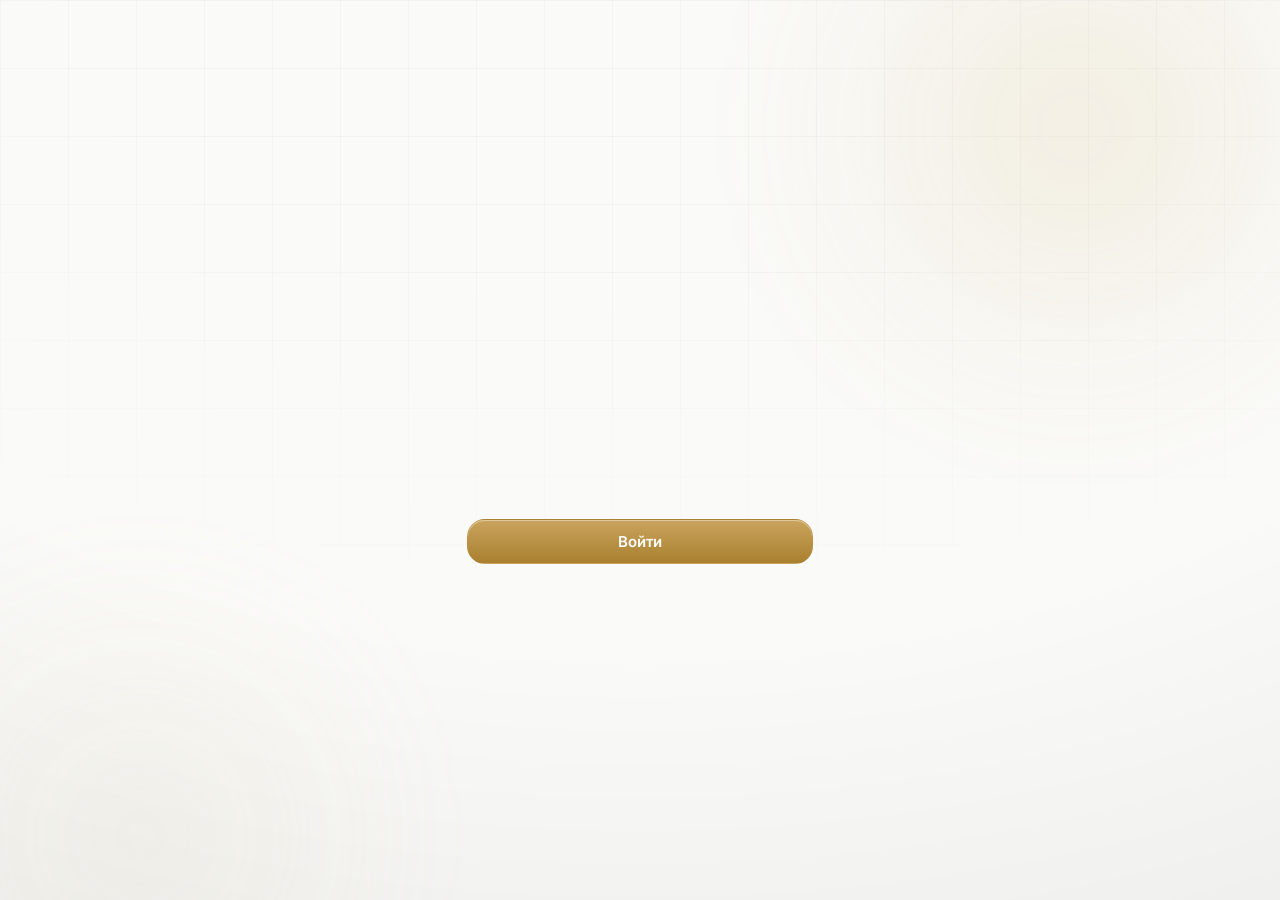
==== commit 856a445f: "Redesign V2: premium minimal Apple/Linear style, light+dark, 3D cube Full presentation rewrite per t" ====
--- a/admin.html
+++ b/admin.html
@@ -5,63 +5,75 @@
 <meta name="viewport" content="width=device-width, initial-scale=1.0">
 <meta name="robots" content="noindex, nofollow">
 <title>INTELLECT — панель управления</title>
-<link rel="icon" href="data:image/svg+xml,%3Csvg xmlns='http://www.w3.org/2000/svg' viewBox='0 0 64 64'%3E%3Cdefs%3E%3ClinearGradient id='g' x1='0' y1='0' x2='1' y2='1'%3E%3Cstop offset='0' stop-color='%23D4A017'/%3E%3Cstop offset='1' stop-color='%238B1E3F'/%3E%3C/linearGradient%3E%3C/defs%3E%3Crect width='64' height='64' rx='14' fill='url(%23g)'/%3E%3Cpath d='M32 12l5 13 13 5-13 5-5 13-5-13-13-5 13-5z' fill='white'/%3E%3C/svg%3E">
+<link rel="icon" href="data:image/svg+xml,%3Csvg xmlns='http://www.w3.org/2000/svg' viewBox='0 0 32 32'%3E%3Cdefs%3E%3ClinearGradient id='g' x1='0' y1='0' x2='1' y2='1'%3E%3Cstop offset='0' stop-color='%23E7D6AE'/%3E%3Cstop offset='1' stop-color='%239A7B33'/%3E%3C/linearGradient%3E%3C/defs%3E%3Cpath d='M16 2.5l11.7 6.75v13.5L16 29.5 4.3 22.75V9.25L16 2.5z' fill='none' stroke='url(%23g)' stroke-width='1.6'/%3E%3Ccircle cx='16' cy='16' r='2.2' fill='url(%23g)'/%3E%3C/svg%3E">
+<script>(function(){try{var t=localStorage.getItem("intellect-theme");document.documentElement.dataset.theme=t==="dark"?"dark":"light";}catch(e){document.documentElement.dataset.theme="light";}})();</script>
 <link rel="preconnect" href="https://fonts.googleapis.com">
 <link rel="preconnect" href="https://fonts.gstatic.com" crossorigin>
-<link href="https://fonts.googleapis.com/css2?family=Playfair+Display:ital,wght@0,600;0,700;0,800;1,600&family=Inter:wght@400;500;600;700&family=JetBrains+Mono:wght@400;500&display=swap" rel="stylesheet">
+<link href="https://fonts.googleapis.com/css2?family=Schibsted+Grotesk:wght@500;600;700;800&family=Inter:wght@400;500;600;700&display=swap" rel="stylesheet">
 <link rel="stylesheet" href="assets/theme.css">
 <link rel="stylesheet" href="assets/pages.css">
 </head>
 <body>
 
-<div class="bg" aria-hidden="true"><i class="blob b1"></i><i class="blob b2"></i><i class="blob b3"></i><i class="blob b4"></i></div>
-<canvas id="net" aria-hidden="true"></canvas>
-<div class="glow" id="glow" aria-hidden="true"></div>
-<div class="grain" aria-hidden="true"></div>
-
-<div id="cursor" aria-hidden="true"><div class="cursor-inner">
-  <svg viewBox="0 0 28 28" fill="none" xmlns="http://www.w3.org/2000/svg">
-    <defs><linearGradient id="cg" x1="0" y1="0" x2="1" y2="1"><stop offset="0" stop-color="#F2D27C"/><stop offset="1" stop-color="#D4A017"/></linearGradient></defs>
-    <path d="M3 5 L25 14 L3 23 L8.5 14 Z" fill="url(#cg)" stroke="rgba(255,255,255,.55)" stroke-width=".6" stroke-linejoin="round"/>
-    <path d="M8.5 14 L25 14" stroke="rgba(139,30,63,.55)" stroke-width=".8"/>
-  </svg>
-</div></div>
+<div class="bg" aria-hidden="true"><div class="bg-grid"></div><div class="bg-pool p1"></div><div class="bg-pool p2"></div><div class="bg-vignette"></div></div>
 
 <!-- ВХОД -->
 <div class="admin-gate" id="gate">
-  <div class="box glass">
+  <div class="box">
+    <a class="brand" href="#"><span class="mark" data-logo></span><span class="word">INTELLECT</span></a>
     <h1>Панель управления</h1>
-    <p>Доступ только для администратора проекта INTELLECT.</p>
+    <p>Доступ только для администратора проекта.</p>
     <form id="gate-form">
-      <div class="field"><label>Код доступа</label><input type="password" id="gate-pass" class="input" placeholder="••••••••" autocomplete="current-password"></div>
-      <button class="btn btn-primary" type="submit" style="width:100%">Войти</button>
+      <div class="field"><label>Код доступа</label><input type="password" id="gate-pass" placeholder="••••••••" autocomplete="current-password"></div>
+      <button class="btn btn-primary btn-block" type="submit">Войти</button>
     </form>
-    <div style="margin-top:18px"><span class="admin-pill">подсказка: код по умолчанию — intellect</span></div>
+    <div class="admin-hint">Код по умолчанию: <b>intellect</b></div>
   </div>
 </div>
 
 <!-- ПАНЕЛЬ -->
-<div class="admin-shell" id="shell" style="display:none">
-  <div class="container">
-    <div class="admin-head">
-      <h1>Панель управления INTELLECT</h1>
-      <div style="display:flex;gap:10px">
-        <a class="btn btn-ghost btn-small" href="index.html" target="_blank" rel="noopener">Открыть сайт ↗</a>
-        <button class="btn btn-ghost btn-small" id="logout">Выйти</button>
-      </div>
+<div class="dash" id="dash" style="display:none">
+  <aside class="dash-side">
+    <a class="brand" href="#"><span class="mark" data-logo></span><span class="word">INTELLECT</span></a>
+    <nav class="dash-nav" id="dash-nav">
+      <button data-pane="stats" class="on"><span data-ico="chart"></span> Статистика</button>
+      <button data-pane="news"><span data-ico="news"></span> Новости</button>
+      <button data-pane="facts"><span data-ico="quote"></span> Факт дня</button>
+      <button data-pane="cats"><span data-ico="grid"></span> Категории</button>
+      <button data-pane="tg"><span data-ico="telegram"></span> Telegram</button>
+      <button data-pane="settings"><span data-ico="settings"></span> Настройки</button>
+    </nav>
+    <div class="side-foot">
+      <button class="theme-toggle" data-theme-toggle aria-label="Тема" style="width:100%;justify-content:flex-start;gap:10px;padding:11px 14px"><span class="sun" data-ico="sun"></span><span class="moon" data-ico="moon"></span><span style="font:500 14px var(--font)">Тема</span></button>
+      <a class="btn btn-ghost btn-sm" href="index.html" target="_blank" rel="noopener">Открыть сайт ↗</a>
+      <button class="btn btn-ghost btn-sm" id="logout">Выйти</button>
+    </div>
+  </aside>
+
+  <main class="dash-main">
+    <div class="dash-head">
+      <div><h1 id="pane-title">Статистика</h1><div class="sub" id="pane-sub">Обзор проекта INTELLECT</div></div>
     </div>
 
-    <div class="admin-tabs">
-      <button class="admin-tab active" data-tab="news">Новости</button>
-      <button class="admin-tab" data-tab="facts">Факты</button>
-      <button class="admin-tab" data-tab="help">Автопубликация</button>
-    </div>
+    <!-- СТАТИСТИКА -->
+    <section class="panel on" data-pane="stats">
+      <div class="kpis">
+        <div class="kpi"><span class="ico" data-ico="doc"></span><b data-count="0" id="k-articles">0</b><span>публикаций</span></div>
+        <div class="kpi"><span class="ico" data-ico="quote"></span><b data-count="0" id="k-facts">0</b><span>фактов</span></div>
+        <div class="kpi"><span class="ico" data-ico="grid"></span><b data-count="0" id="k-cats">0</b><span>категорий</span></div>
+        <div class="kpi"><span class="ico" data-ico="calendar"></span><b data-count="0" id="k-days">0</b><span>дней проекта</span></div>
+      </div>
+      <div class="dash-grid">
+        <div class="dash-card"><h3>Публикации по категориям</h3><div class="bars" id="bars-cats"></div></div>
+        <div class="dash-card"><h3>Публикации по месяцам</h3><div class="bars" id="bars-months"></div></div>
+      </div>
+    </section>
 
     <!-- НОВОСТИ -->
-    <section data-panel="news">
-      <div class="admin-grid">
-        <div class="admin-card">
-          <h2 style="font:700 1.2rem 'Playfair Display',serif;margin-bottom:18px" id="form-title">Новая публикация</h2>
+    <section class="panel" data-pane="news">
+      <div class="dash-grid">
+        <div class="dash-card">
+          <h3 id="form-title">Новая публикация</h3>
           <form id="news-form">
             <input type="hidden" id="f-id">
             <div class="field"><label>Заголовок</label><input id="f-title" required placeholder="Заголовок новости"></div>
@@ -74,68 +86,93 @@
               <div class="field"><label>Дата</label><input id="f-date" type="date"></div>
             </div>
             <div class="row2">
-              <div class="field"><label>Время чтения (мин)</label><input id="f-read" type="number" min="1" max="60" value="5"></div>
-              <div class="field"><label>Сделать материалом дня</label>
-                <select id="f-featured"><option value="">Нет</option><option value="1">Да</option></select></div>
+              <div class="field"><label>Время чтения, мин</label><input id="f-read" type="number" min="1" max="60" value="5"></div>
+              <div class="field"><label>Материал дня</label><select id="f-featured"><option value="">Нет</option><option value="1">Да</option></select></div>
             </div>
-            <div class="field"><label>Краткое описание</label><textarea id="f-excerpt" style="min-height:70px" placeholder="1–2 предложения для карточки"></textarea></div>
-            <div class="field"><label>Полный текст</label>
-              <textarea id="f-body" placeholder="Абзацы разделяйте пустой строкой.&#10;## — подзаголовок&#10;&gt; — цитата&#10;- — пункт списка"></textarea>
-              <div class="hint">Поддерживается разметка: «## подзаголовок», «&gt; цитата», «- пункт списка».</div>
-            </div>
-            <div class="field"><label>Изображение (необязательно)</label>
-              <div class="img-drop" id="img-drop">Нажмите, чтобы выбрать изображение<br><span style="font-size:11px">оно ужмётся автоматически</span></div>
-              <input type="file" id="f-image" accept="image/*" hidden>
-              <img class="img-preview" id="img-preview" alt="">
-            </div>
+            <div class="field"><label>Краткое описание</label><textarea id="f-excerpt" style="min-height:64px" placeholder="1–2 предложения для карточки"></textarea></div>
+            <div class="field"><label>Полный текст</label><textarea id="f-body" placeholder="Абзацы — через пустую строку.&#10;## подзаголовок · > цитата · - пункт списка"></textarea>
+              <div class="hint">Разметка: «## подзаголовок», «&gt; цитата», «- пункт списка».</div></div>
+            <div class="field"><label>Изображение</label>
+              <div class="img-drop" id="img-drop">Выбрать изображение — оно ужмётся автоматически</div>
+              <input type="file" id="f-image" accept="image/*" hidden><img class="img-preview" id="img-preview" alt=""></div>
             <div class="admin-actions">
               <button class="btn btn-primary" type="submit" id="save-btn">Опубликовать</button>
               <button class="btn btn-ghost" type="button" id="reset-btn">Очистить</button>
             </div>
           </form>
         </div>
-
-        <div class="admin-card">
-          <h2 style="font:700 1.2rem 'Playfair Display',serif;margin-bottom:6px">Опубликованные материалы</h2>
-          <p style="color:var(--mut);font-size:13px;margin-bottom:16px" id="news-count"></p>
-          <div class="admin-list" id="news-list"></div>
+        <div class="dash-card">
+          <h3>Опубликованные материалы</h3>
+          <p class="sub" id="news-count" style="margin-bottom:14px"></p>
+          <div class="list" id="news-list"></div>
         </div>
       </div>
     </section>
 
     <!-- ФАКТЫ -->
-    <section data-panel="facts" style="display:none">
-      <div class="admin-grid">
-        <div class="admin-card">
-          <h2 style="font:700 1.2rem 'Playfair Display',serif;margin-bottom:18px">Добавить факт</h2>
+    <section class="panel" data-pane="facts">
+      <div class="dash-grid">
+        <div class="dash-card">
+          <h3>Добавить факт</h3>
           <form id="fact-form">
-            <div class="field"><label>Текст факта</label><textarea id="fact-input" required placeholder="Интересный факт об искусственном интеллекте"></textarea></div>
+            <div class="field"><label>Текст факта</label><textarea id="fact-input" required placeholder="Интересный факт об ИИ"></textarea></div>
             <button class="btn btn-primary" type="submit">Добавить факт</button>
           </form>
         </div>
-        <div class="admin-card">
-          <h2 style="font:700 1.2rem 'Playfair Display',serif;margin-bottom:6px">База фактов</h2>
-          <p style="color:var(--mut);font-size:13px;margin-bottom:16px" id="facts-count"></p>
-          <div class="admin-list" id="facts-list"></div>
+        <div class="dash-card">
+          <h3>База фактов</h3>
+          <p class="sub" id="facts-count" style="margin-bottom:14px"></p>
+          <div class="list" id="facts-list"></div>
         </div>
       </div>
     </section>
 
-    <!-- АВТОПУБЛИКАЦИЯ -->
-    <section data-panel="help" style="display:none">
-      <div class="admin-card">
-        <h2 style="font:700 1.3rem 'Playfair Display',serif;margin-bottom:14px">Автоматическое обновление новостей</h2>
-        <div class="acc-text" style="padding:0;max-width:760px">
-          <p style="margin-bottom:14px">В проект встроен каркас ежедневной автопубликации. Скрипт <code>scripts/fetch-news.mjs</code> забирает свежие материалы из RSS-лент источников (OpenAI, Anthropic, Google DeepMind, Meta AI, Microsoft, NVIDIA, Hugging Face, Stability AI), формирует карточки и обновляет <code>data/articles.generated.js</code>.</p>
-          <p style="margin-bottom:14px">Запуск по расписанию настроен в GitHub Actions (<code>.github/workflows/update-news.yml</code>) — раз в день. При наличии секретов <code>TELEGRAM_BOT_TOKEN</code> и <code>TELEGRAM_CHAT_ID</code> новые статьи автоматически анонсируются в Telegram-канале проекта.</p>
-          <p>Материалы, добавленные здесь вручную, сохраняются в браузере и сразу видны на сайте. Подробности — в файле <code>README.md</code>, раздел «Автопубликация».</p>
+    <!-- КАТЕГОРИИ -->
+    <section class="panel" data-pane="cats">
+      <div class="dash-card">
+        <h3>Категории портала</h3>
+        <p class="sub" style="margin-bottom:18px">Таксономия фиксирована в данных проекта. Здесь — распределение материалов.</p>
+        <div class="list" id="cats-list"></div>
+      </div>
+    </section>
+
+    <!-- TELEGRAM -->
+    <section class="panel" data-pane="tg">
+      <div class="dash-card">
+        <h3>Telegram и автопубликация</h3>
+        <p class="sub" style="margin-bottom:18px">Канал проекта: <a href="https://t.me/ai0090012" target="_blank" rel="noopener" style="color:var(--gold)">t.me/ai0090012</a></p>
+        <div class="row2">
+          <div class="field"><label>Bot Token</label><input id="tg-token" placeholder="123456:ABC-…"><div class="hint">Хранится в этом браузере. Для рабочей автопубликации добавьте секрет в GitHub Actions.</div></div>
+          <div class="field"><label>Chat ID</label><input id="tg-chat" placeholder="@ai0090012"></div>
+        </div>
+        <div class="admin-actions"><button class="btn btn-primary" id="tg-save">Сохранить</button></div>
+        <p class="sub" style="margin-top:20px;line-height:1.6">Ежедневный сбор новостей: <span class="chip">scripts/fetch-news.mjs</span> <span class="chip">.github/workflows/update-news.yml</span><br>При наличии секретов <b>TELEGRAM_BOT_TOKEN</b> и <b>TELEGRAM_CHAT_ID</b> новые статьи анонсируются в канал автоматически.</p>
+      </div>
+    </section>
+
+    <!-- НАСТРОЙКИ -->
+    <section class="panel" data-pane="settings">
+      <div class="dash-card">
+        <h3>Настройки</h3>
+        <div class="row2">
+          <div class="field"><label>Тема по умолчанию</label><select id="set-theme"><option value="light">Светлая</option><option value="dark">Тёмная</option></select></div>
+          <div class="field"><label>Код доступа</label><input id="set-pass" placeholder="новый код доступа"><div class="hint">Клиентская защита (демо). Оставьте пустым, чтобы не менять.</div></div>
+        </div>
+        <div class="admin-actions"><button class="btn btn-primary" id="set-save">Сохранить настройки</button></div>
+      </div>
+      <div class="dash-card">
+        <h3>Данные</h3>
+        <p class="sub" style="margin-bottom:16px">Ручные правки хранятся в этом браузере (localStorage).</p>
+        <div class="admin-actions">
+          <button class="btn btn-ghost btn-sm" id="export-btn">Экспорт JSON</button>
+          <button class="btn btn-ghost btn-sm" id="reset-btn2">Сбросить правки</button>
         </div>
       </div>
     </section>
-  </div>
+  </main>
 </div>
 
-<div class="admin-toast" id="toast"></div>
+<div class="toast" id="toast"></div>
 
 <script src="data/articles.js"></script>
 <script src="data/articles.generated.js"></script>
--- a/assets/theme.css
+++ b/assets/theme.css
@@ -1,257 +1,239 @@
 /* ============================================================
-   INTELLECT — общая дизайн-система
-   Графит · Бордо · Золото · Серебро
+   INTELLECT V2 — премиальная дизайн-система
+   Минимализм · стекло · матовое золото · свет и воздух
+   Светлая тема по умолчанию, тёмная — через [data-theme="dark"]
    ============================================================ */
 :root{
-  --bg:#111111;
-  --bg-2:#1C1C1C;
-  --txt:#E5E5E5;
-  --mut:#a3a3a3;
-  --mut-2:#737373;
-  --gold:#D4A017;
-  --gold-2:#F2D27C;
-  --wine:#8B1E3F;
-  --wine-2:#B43A5E;
-  --hairline:rgba(229,229,229,.1);
-
-  --glass-bg:linear-gradient(135deg,rgba(255,255,255,.07),rgba(255,255,255,.02));
-  --glass-line:rgba(229,229,229,.14);
-  --rim:rgba(255,255,255,.22);
-  --gloss:rgba(255,255,255,.09);
-  --panel-shadow:0 24px 60px -28px rgba(0,0,0,.7);
-  --panel-shadow-hover:0 38px 90px -30px rgba(0,0,0,.75),0 0 60px -14px rgba(212,160,23,.3);
-  --drop-rim:rgba(255,255,255,.22);
-  --drop-shadow:0 26px 54px -22px rgba(0,0,0,.6);
-  --menu-bg:rgba(17,17,17,.72);
-  --footer-bg:rgba(20,20,20,.5);
-
-  --txt-grad:linear-gradient(120deg,#F2D27C,#D4A017 38%,#C87A4A 66%,#B43A5E 96%);
-  --grad:linear-gradient(135deg,#8B1E3F 0%,#B43A5E 48%,#D4A017 100%);
+  /* фон / поверхности */
+  --bg:#FAFAF8;
+  --surface:#F5F3EE;
+  --surface-2:#FFFFFF;
+  /* текст */
+  --txt:#111111;
+  --txt-2:#2A2A2A;
+  --txt-3:#6E6A60;
+  /* акцент: матовое золото · шампань · янтарь */
+  --gold:#9A7B33;          /* читаемое золото на светлом */
+  --gold-bright:#C8A45D;   /* матовое золото для заливок */
+  --champagne:#E7D6AE;
+  --amber:#C28A2E;
+  --accent:var(--gold);
+  /* линии / стекло */
+  --line:rgba(17,17,17,.10);
+  --line-2:rgba(17,17,17,.06);
+  --glass:rgba(255,255,255,.62);
+  --glass-brd:rgba(17,17,17,.08);
+  --glass-hi:rgba(255,255,255,.9);
+  --grid-line:rgba(17,17,17,.028);
+  /* тени — мягкие, тёплые */
+  --sh-sm:0 1px 2px rgba(40,32,12,.05),0 2px 8px rgba(40,32,12,.04);
+  --sh:0 8px 30px -12px rgba(40,32,12,.16),0 2px 8px rgba(40,32,12,.05);
+  --sh-lg:0 30px 70px -28px rgba(40,32,12,.28),0 8px 24px -12px rgba(40,32,12,.12);
+  --sh-gold:0 20px 60px -24px rgba(154,123,51,.4);
+  /* свет под стеклом */
+  --pool-1:rgba(200,164,93,.20);
+  --pool-2:rgba(231,214,174,.18);
+
   --ease:cubic-bezier(.22,1,.36,1);
-}
-
+  --ease-out:cubic-bezier(.16,1,.3,1);
+  --font:"Inter",-apple-system,BlinkMacSystemFont,"Segoe UI",system-ui,sans-serif;
+  --font-display:"Schibsted Grotesk","Inter",-apple-system,system-ui,sans-serif;
+  --nav-h:80px;
+  --r:18px;
+  --r-lg:28px;
+  --maxw:1200px;
+}
+[data-theme="dark"]{
+  --bg:#0A0A0A;
+  --surface:#111111;
+  --surface-2:#161616;
+  --txt:#FFFFFF;
+  --txt-2:#D1D1D1;
+  --txt-3:#8A8A8A;
+  --gold:#D8B670;          /* золото на тёмном — светлее */
+  --gold-bright:#C8A45D;
+  --champagne:#E7D6AE;
+  --amber:#D9A441;
+  --line:rgba(255,255,255,.12);
+  --line-2:rgba(255,255,255,.07);
+  --glass:rgba(22,22,22,.55);
+  --glass-brd:rgba(255,255,255,.10);
+  --glass-hi:rgba(255,255,255,.14);
+  --grid-line:rgba(255,255,255,.026);
+  --sh-sm:0 1px 2px rgba(0,0,0,.4),0 2px 10px rgba(0,0,0,.3);
+  --sh:0 10px 34px -14px rgba(0,0,0,.7),0 2px 10px rgba(0,0,0,.4);
+  --sh-lg:0 40px 90px -30px rgba(0,0,0,.8),0 10px 30px -14px rgba(0,0,0,.5);
+  --sh-gold:0 26px 70px -26px rgba(200,164,93,.5);
+  --pool-1:rgba(200,164,93,.16);
+  --pool-2:rgba(120,96,40,.16);
+}
+
+/* ---------- база ---------- */
 *{margin:0;padding:0;box-sizing:border-box}
-html{scroll-behavior:smooth;scroll-padding-top:112px}
-html.custom-cursor,html.custom-cursor *{cursor:none!important}
+html{scroll-behavior:smooth;scroll-padding-top:calc(var(--nav-h) + 20px);-webkit-text-size-adjust:100%}
 body{
-  background:var(--bg);
-  color:var(--txt);
-  font:400 16px/1.6 "Inter",system-ui,sans-serif;
-  -webkit-font-smoothing:antialiased;
-  overflow-x:hidden;
+  background:var(--bg);color:var(--txt);
+  font:400 16px/1.65 var(--font);
+  -webkit-font-smoothing:antialiased;text-rendering:optimizeLegibility;
+  overflow-x:hidden;transition:background .6s var(--ease),color .6s var(--ease);
 }
 body.locked{overflow:hidden}
-::selection{background:rgba(139,30,63,.6);color:#fff}
-::-webkit-scrollbar{width:10px}
-::-webkit-scrollbar-track{background:var(--bg)}
-::-webkit-scrollbar-thumb{background:linear-gradient(180deg,#D4A017,#8B1E3F);border-radius:99px;border:2px solid var(--bg)}
+::selection{background:rgba(200,164,93,.28);color:var(--txt)}
 a{color:inherit;text-decoration:none}
 img{max-width:100%;display:block}
-.container{width:min(1180px,92%);margin:0 auto}
-.narrow{width:min(820px,92%);margin:0 auto}
-:focus-visible{outline:2px solid var(--gold);outline-offset:3px;border-radius:8px}
+button{font-family:inherit}
+.container{width:min(var(--maxw),92%);margin:0 auto}
+.eyebrow{font:600 12px/1 var(--font);letter-spacing:.22em;text-transform:uppercase;color:var(--gold)}
+:focus-visible{outline:2px solid var(--gold);outline-offset:3px;border-radius:6px}
+.sr-only{position:absolute;width:1px;height:1px;padding:0;margin:-1px;overflow:hidden;clip:rect(0,0,0,0);border:0}
 main{position:relative;z-index:1}
-.sr-only{position:absolute;width:1px;height:1px;padding:0;margin:-1px;overflow:hidden;clip:rect(0,0,0,0);border:0}
-
-/* ---------- Стекло ---------- */
-.glass,.nav-pill,.live-chip,.stat,.ticker,.card,.featured,.trend,.digest,.tg-block,
-.accordion,.fact-card,.statsbar,.filterbar,.article-card,.related-card,.admin-card,
-.digest-form input,.btn-ghost,.btn-tg,.burger,.input,.field input,.field textarea,.field select{
-  background:var(--glass-bg);
-  -webkit-backdrop-filter:blur(22px) saturate(150%);
-  backdrop-filter:blur(22px) saturate(150%);
-  border:1px solid var(--glass-line);
-  box-shadow:inset 0 1px 0 var(--rim),inset 0 -1px 0 rgba(255,255,255,.04),var(--panel-shadow);
-  transition:box-shadow .45s,border-color .45s,transform .45s var(--ease),background .5s;
-}
-.card,.featured,.trend,.digest,.tg-block,.accordion,.fact-card,.article-card,.related-card{position:relative}
-.card::before,.featured .gloss,.trend::before,.digest::before,.tg-block::before,
-.accordion::before,.fact-card::before,.article-card::before,.related-card::before{
-  content:"";position:absolute;inset:0;border-radius:inherit;z-index:3;pointer-events:none;
-  background:radial-gradient(120% 70% at 50% -12%,var(--gloss),transparent 55%);
-}
-.card::after,.btn::after,.article-card::after{
-  content:"";position:absolute;inset:0;z-index:4;pointer-events:none;
-  background:linear-gradient(115deg,transparent 35%,rgba(255,255,255,.1) 48%,rgba(242,210,124,.18) 52%,transparent 65%);
-  transform:translateX(-130%);transition:transform .9s var(--ease);
-}
-.card:hover::after,.btn:hover::after,.article-card:hover::after{transform:translateX(130%)}
-
-/* ---------- Динамический фон ---------- */
-.bg{position:fixed;inset:0;z-index:0;overflow:hidden;pointer-events:none}
-.bg::after{
-  content:"";position:absolute;left:50%;top:50%;width:165vmax;height:165vmax;translate:-50% -50%;
-  background:conic-gradient(from 0deg,rgba(139,30,63,.11),rgba(212,160,23,.07),rgba(229,229,229,.035),rgba(139,30,63,.08),rgba(139,30,63,.11));
-  filter:blur(85px);opacity:.65;animation:swirl 80s linear infinite;
-}
-@keyframes swirl{to{rotate:1turn}}
-.blob{position:absolute;border-radius:50%;filter:blur(105px);will-change:transform}
-.b1{width:54vw;height:54vw;left:-14vw;top:-16vw;background:rgba(139,30,63,.32);animation:drift1 26s ease-in-out infinite alternate}
-.b2{width:44vw;height:44vw;right:-12vw;top:22%;background:rgba(212,160,23,.13);animation:drift2 30s ease-in-out infinite alternate}
-.b3{width:40vw;height:40vw;left:24%;bottom:-18vw;background:rgba(229,229,229,.05);animation:drift3 34s ease-in-out infinite alternate}
-.b4{width:34vw;height:34vw;right:6%;bottom:10%;background:rgba(139,30,63,.18);animation:drift4 28s ease-in-out infinite alternate}
-@keyframes drift1{to{transform:translate(10vw,8vw) scale(1.14)}}
-@keyframes drift2{to{transform:translate(-8vw,10vw) scale(1.2)}}
-@keyframes drift3{to{transform:translate(7vw,-9vw) scale(1.1)}}
-@keyframes drift4{to{transform:translate(-9vw,-6vw) scale(1.16)}}
-#net{position:fixed;inset:0;width:100%;height:100%;z-index:0;pointer-events:none}
-
-/* ---------- Глобальные слои ---------- */
-.progress{position:fixed;top:0;left:0;z-index:100;width:100%;height:2px;background:var(--grad);transform-origin:0 50%;transform:scaleX(0)}
-.glow{position:fixed;top:0;left:0;z-index:1;width:640px;height:640px;border-radius:50%;
-  background:radial-gradient(closest-side,rgba(212,160,23,.09),transparent 70%);pointer-events:none;mix-blend-mode:screen;will-change:transform}
-.grain{position:fixed;inset:0;z-index:90;pointer-events:none;opacity:.05;mix-blend-mode:overlay;
-  background-image:url("data:image/svg+xml,%3Csvg xmlns='http://www.w3.org/2000/svg' width='160' height='160'%3E%3Cfilter id='n'%3E%3CfeTurbulence type='fractalNoise' baseFrequency='0.9' numOctaves='2'/%3E%3C/filter%3E%3Crect width='160' height='160' filter='url(%23n)' opacity='0.5'/%3E%3C/svg%3E")}
-@media (pointer:coarse){.glow{display:none}}
-
-/* ---------- Курсор: бумажный самолёт ---------- */
-#cursor{position:fixed;left:0;top:0;z-index:1000;width:30px;height:30px;margin:-15px 0 0 -15px;pointer-events:none;display:none;will-change:transform}
-html.custom-cursor #cursor{display:block}
-.cursor-inner{width:100%;height:100%;transition:transform .3s var(--ease),filter .3s;filter:drop-shadow(0 2px 10px rgba(212,160,23,.55))}
-.cursor-inner svg{width:100%;height:100%;display:block}
-#cursor.grow .cursor-inner{transform:scale(1.6);filter:drop-shadow(0 4px 16px rgba(212,160,23,.8))}
-#cursor.press .cursor-inner{transform:scale(.78)}
-#cursor.grow.press .cursor-inner{transform:scale(1.25)}
-.click-pulse{position:fixed;z-index:999;width:64px;height:64px;margin:-32px 0 0 -32px;border-radius:50%;
-  border:2px solid rgba(212,160,23,.85);box-shadow:0 0 24px rgba(212,160,23,.45),inset 0 0 14px rgba(212,160,23,.3);
-  pointer-events:none;animation:clickPulse .55s ease-out forwards}
-@keyframes clickPulse{from{transform:scale(.25);opacity:.95}to{transform:scale(1.15);opacity:0}}
-
-/* ---------- Навигация ---------- */
-.nav{position:fixed;top:14px;left:0;right:0;z-index:50;pointer-events:none}
-.nav-pill{pointer-events:auto;width:min(1180px,94%);margin:0 auto;display:flex;align-items:center;justify-content:space-between;gap:18px;
-  padding:10px 12px 10px 24px;border-radius:999px}
-.nav-pill.scrolled{box-shadow:inset 0 1px 0 var(--rim),inset 0 -1px 0 rgba(255,255,255,.04),var(--panel-shadow-hover)}
-.logo{font:700 19px "Playfair Display",serif;letter-spacing:1.5px;display:flex;align-items:center;gap:9px;white-space:nowrap}
-.logo .spark{background:var(--txt-grad);-webkit-background-clip:text;background-clip:text;color:transparent;font-size:20px}
-.nav-links{display:flex;gap:26px}
-.nav-links a{font:500 14px "Inter",sans-serif;color:var(--mut);padding:6px 0;position:relative;transition:color .3s}
-.nav-links a::after{content:"";position:absolute;left:0;bottom:0;height:2px;width:100%;background:var(--grad);border-radius:2px;
-  transform:scaleX(0);transform-origin:0 50%;transition:transform .35s var(--ease)}
-.nav-links a:hover,.nav-links a.active{color:var(--txt)}
-.nav-links a:hover::after,.nav-links a.active::after{transform:scaleX(1)}
-.nav-right{display:flex;align-items:center;gap:10px}
-
-.btn{position:relative;overflow:hidden;display:inline-flex;align-items:center;justify-content:center;gap:9px;
-  padding:15px 30px;border-radius:999px;cursor:pointer;font:600 15px "Inter",sans-serif;color:var(--txt);border:0;
-  transition:transform .35s var(--ease),box-shadow .35s,background .35s,border-color .35s;white-space:nowrap}
-.btn:active{transform:scale(.96)}
-.btn-primary{color:#fff;background:linear-gradient(135deg,#8B1E3F,#B43A5E 52%,#D4A017 118%);border:1px solid rgba(242,210,124,.35);
-  box-shadow:inset 0 1px 0 rgba(255,255,255,.35),inset 0 -6px 14px rgba(255,255,255,.06),0 12px 36px -10px rgba(139,30,63,.65),0 6px 28px -8px rgba(212,160,23,.35)}
-.btn-primary:hover{transform:translateY(-2px);background:linear-gradient(135deg,#9d2549,#c4486c 52%,#e2b231 118%);
-  box-shadow:inset 0 1px 0 rgba(255,255,255,.4),0 18px 46px -10px rgba(139,30,63,.75),0 10px 36px -8px rgba(212,160,23,.5)}
-.btn-primary:active{transform:scale(.96)}
-.btn-ghost{border-radius:999px}
-.btn-ghost:hover{transform:translateY(-2px);border-color:rgba(212,160,23,.45);box-shadow:inset 0 1px 0 var(--rim),var(--panel-shadow-hover)}
-.btn-small{padding:11px 22px;font-size:13.5px}
-.btn-tg{border-radius:999px;gap:8px}
-.btn-tg svg{width:15px;height:15px;flex:none}
-.btn-tg:hover{transform:translateY(-2px);border-color:rgba(212,160,23,.55);box-shadow:inset 0 1px 0 var(--rim),0 0 34px -6px rgba(212,160,23,.55),var(--panel-shadow)}
-
-.burger{display:none;flex-direction:column;align-items:center;justify-content:center;gap:6px;width:42px;height:42px;border-radius:50%;cursor:pointer;z-index:60}
-.burger span{width:18px;height:2px;background:var(--txt);border-radius:2px;transition:transform .35s var(--ease)}
-.menu-open .burger span:nth-child(1){transform:translateY(4px) rotate(45deg)}
-.menu-open .burger span:nth-child(2){transform:translateY(-4px) rotate(-45deg)}
-.mobile-menu{position:fixed;inset:0;z-index:49;background:var(--menu-bg);-webkit-backdrop-filter:blur(30px) saturate(150%);backdrop-filter:blur(30px) saturate(150%);
-  display:flex;flex-direction:column;align-items:center;justify-content:center;gap:8px;opacity:0;pointer-events:none;transition:opacity .4s}
-.menu-open .mobile-menu{opacity:1;pointer-events:auto}
-.mobile-menu a{font:600 1.5rem "Playfair Display",serif;padding:14px;color:var(--mut);transition:color .3s}
-.mobile-menu a:hover{color:var(--txt)}
-
-/* ---------- Плавающая кнопка Telegram ---------- */
-.tg-fab{position:fixed;right:24px;bottom:24px;z-index:80;width:58px;height:58px;border-radius:50%;
-  display:flex;align-items:center;justify-content:center;background:linear-gradient(135deg,#8B1E3F,#D4A017);
-  border:1px solid rgba(242,210,124,.4);box-shadow:inset 0 1px 0 rgba(255,255,255,.35),0 14px 36px -10px rgba(0,0,0,.7);
-  transition:transform .35s var(--ease),box-shadow .35s;animation:fabPulse 4s ease-out infinite}
+
+::-webkit-scrollbar{width:11px;height:11px}
+::-webkit-scrollbar-track{background:transparent}
+::-webkit-scrollbar-thumb{background:var(--line);border-radius:99px;border:3px solid var(--bg)}
+::-webkit-scrollbar-thumb:hover{background:var(--txt-3)}
+
+/* ---------- фон: сетка + объёмный свет ---------- */
+.bg{position:fixed;inset:0;z-index:0;pointer-events:none;overflow:hidden;background:var(--bg);transition:background .6s var(--ease)}
+.bg-grid{position:absolute;inset:0;
+  background-image:linear-gradient(var(--grid-line) 1px,transparent 1px),linear-gradient(90deg,var(--grid-line) 1px,transparent 1px);
+  background-size:68px 68px;
+  -webkit-mask:radial-gradient(120% 90% at 50% 0%,#000 35%,transparent 80%);
+          mask:radial-gradient(120% 90% at 50% 0%,#000 35%,transparent 80%);}
+.bg-pool{position:absolute;border-radius:50%;filter:blur(90px);opacity:.9;will-change:transform}
+.bg-pool.p1{width:48vw;height:48vw;top:-14vw;right:-8vw;background:radial-gradient(circle,var(--pool-1),transparent 68%)}
+.bg-pool.p2{width:42vw;height:42vw;bottom:-16vw;left:-10vw;background:radial-gradient(circle,var(--pool-2),transparent 68%)}
+.bg-vignette{position:absolute;inset:0;background:radial-gradient(130% 120% at 50% 0%,transparent 60%,rgba(0,0,0,.05) 100%)}
+[data-theme="dark"] .bg-vignette{background:radial-gradient(130% 120% at 50% 0%,transparent 55%,rgba(0,0,0,.45) 100%)}
+
+/* ---------- прогресс чтения ---------- */
+.progress{position:fixed;top:0;left:0;z-index:120;width:100%;height:2px;
+  background:linear-gradient(90deg,var(--gold-bright),var(--champagne));
+  transform-origin:0 50%;transform:scaleX(0);opacity:.9}
+
+/* ---------- кнопки ---------- */
+.btn{position:relative;display:inline-flex;align-items:center;justify-content:center;gap:9px;
+  padding:14px 26px;border-radius:var(--r);border:1px solid transparent;cursor:pointer;
+  font:600 15px/1 var(--font);color:var(--txt);background:transparent;
+  transition:transform .4s var(--ease),box-shadow .4s var(--ease),background .35s,border-color .35s,color .35s;
+  white-space:nowrap}
+.btn:active{transform:translateY(0) scale(.985)}
+.btn-primary{color:#fff;background:linear-gradient(180deg,#caa45e,#a9802f);
+  box-shadow:0 1px 0 rgba(255,255,255,.4) inset,var(--sh-gold)}
+[data-theme="dark"] .btn-primary{color:#16120a}
+.btn-primary:hover{transform:translateY(-2px);box-shadow:0 1px 0 rgba(255,255,255,.5) inset,0 26px 60px -22px rgba(154,123,51,.6)}
+.btn-ghost{background:var(--glass);border-color:var(--glass-brd);
+  -webkit-backdrop-filter:blur(16px) saturate(150%);backdrop-filter:blur(16px) saturate(150%);box-shadow:var(--sh-sm)}
+.btn-ghost:hover{transform:translateY(-2px);border-color:var(--gold);box-shadow:var(--sh)}
+.btn-sm{padding:11px 18px;font-size:13.5px;border-radius:13px}
+.btn-block{width:100%}
+
+/* ---------- навигация (фикс. 80px, стекло) ---------- */
+.nav{position:fixed;top:0;left:0;right:0;z-index:100;height:var(--nav-h);display:flex;align-items:center;
+  border-bottom:1px solid transparent;transition:background .4s,border-color .4s,box-shadow .4s,backdrop-filter .4s}
+.nav.scrolled{background:var(--glass);-webkit-backdrop-filter:blur(20px) saturate(160%);backdrop-filter:blur(20px) saturate(160%);
+  border-bottom-color:var(--glass-brd);box-shadow:var(--sh-sm)}
+.nav-inner{width:min(var(--maxw),92%);margin:0 auto;display:flex;align-items:center;gap:24px}
+.brand{display:flex;align-items:center;gap:11px;margin-right:8px}
+.brand .mark{width:32px;height:32px;flex:none}
+.brand .word{font:700 18px/1 var(--font-display);letter-spacing:.16em;color:var(--txt)}
+.nav-links{display:flex;align-items:center;gap:4px;margin-left:6px}
+.nav-links a{padding:9px 14px;border-radius:11px;font:500 14.5px/1 var(--font);color:var(--txt-2);
+  transition:color .3s,background .3s}
+.nav-links a:hover{color:var(--txt);background:var(--line-2)}
+.nav-right{margin-left:auto;display:flex;align-items:center;gap:10px}
+.nav-tg{display:inline-flex;align-items:center;gap:8px;padding:9px 14px;border-radius:11px;
+  font:500 14px/1 var(--font);color:var(--txt-2);transition:color .3s,background .3s}
+.nav-tg:hover{color:var(--txt);background:var(--line-2)}
+.nav-tg svg{width:16px;height:16px}
+.theme-toggle{width:40px;height:40px;border-radius:11px;border:1px solid var(--glass-brd);background:var(--surface-2);
+  display:inline-flex;align-items:center;justify-content:center;cursor:pointer;color:var(--txt-2);
+  transition:color .3s,border-color .3s,transform .3s}
+.theme-toggle:hover{color:var(--txt);border-color:var(--gold);transform:translateY(-1px)}
+.theme-toggle svg{width:18px;height:18px}
+.theme-toggle .moon{display:none}
+[data-theme="dark"] .theme-toggle .sun{display:none}
+[data-theme="dark"] .theme-toggle .moon{display:block}
+
+.burger{display:none;width:40px;height:40px;border-radius:11px;border:1px solid var(--glass-brd);background:var(--surface-2);
+  cursor:pointer;flex-direction:column;align-items:center;justify-content:center;gap:5px}
+.burger span{width:18px;height:1.6px;background:var(--txt);border-radius:2px;transition:transform .35s var(--ease),opacity .3s}
+.menu-open .burger span:nth-child(1){transform:translateY(3.3px) rotate(45deg)}
+.menu-open .burger span:nth-child(2){transform:translateY(-3.3px) rotate(-45deg)}
+
+/* мобильное меню — чистое, Apple-style */
+.mobile-menu{position:fixed;inset:0;z-index:95;background:var(--bg);
+  display:flex;flex-direction:column;padding:calc(var(--nav-h) + 20px) 28px 40px;gap:2px;
+  opacity:0;pointer-events:none;transform:translateY(-8px);transition:opacity .4s var(--ease),transform .4s var(--ease)}
+.menu-open .mobile-menu{opacity:1;pointer-events:auto;transform:none}
+.mobile-menu a{padding:20px 4px;border-bottom:1px solid var(--line-2);font:500 1.5rem/1 var(--font-display);
+  letter-spacing:-.01em;color:var(--txt);display:flex;align-items:center;justify-content:space-between}
+.mobile-menu a span{color:var(--txt-3);font-size:1rem}
+.mobile-menu .mm-actions{margin-top:auto;display:flex;flex-direction:column;gap:12px}
+.mobile-menu .mm-actions .btn{width:100%}
+
+/* ---------- секции ---------- */
+.section{padding:120px 0;position:relative;z-index:1}
+.section-head{max-width:680px;margin-bottom:54px}
+.section-head.center{margin-left:auto;margin-right:auto;text-align:center}
+.section-head .eyebrow{margin-bottom:16px;display:inline-block}
+.section-head h2{font:600 clamp(1.9rem,4vw,3rem)/1.08 var(--font-display);letter-spacing:-.025em;color:var(--txt)}
+.section-head p{margin-top:16px;color:var(--txt-3);font-size:17px;line-height:1.6}
+
+/* ---------- стеклянная карточка ---------- */
+.glass{background:var(--glass);-webkit-backdrop-filter:blur(20px) saturate(155%);backdrop-filter:blur(20px) saturate(155%);
+  border:1px solid var(--glass-brd);box-shadow:var(--sh-sm)}
+
+/* ---------- бейдж категории ---------- */
+.cat-badge{display:inline-flex;align-items:center;gap:7px;font:600 11.5px/1 var(--font);letter-spacing:.04em;
+  text-transform:uppercase;color:var(--txt-2);padding:6px 11px;border-radius:8px;
+  background:var(--surface-2);border:1px solid var(--line)}
+.cat-badge svg{width:13px;height:13px;color:var(--gold)}
+.cat-badge.solid{background:rgba(200,164,93,.14);border-color:rgba(200,164,93,.3);color:var(--gold)}
+
+/* ---------- появление при скролле ---------- */
+.reveal{opacity:0;transform:translateY(26px);transition:opacity .9s var(--ease-out),transform .9s var(--ease-out)}
+.reveal.in{opacity:1;transform:none}
+.reveal[data-d="1"]{transition-delay:.08s}
+.reveal[data-d="2"]{transition-delay:.16s}
+.reveal[data-d="3"]{transition-delay:.24s}
+.reveal[data-d="4"]{transition-delay:.32s}
+.reveal[data-d="5"]{transition-delay:.4s}
+
+/* ---------- футер ---------- */
+footer{position:relative;z-index:1;border-top:1px solid var(--line);background:var(--surface)}
+.footer-inner{display:grid;grid-template-columns:1.5fr 1fr 1fr;gap:48px;padding:72px 0 40px}
+.footer-brand .brand{margin-bottom:18px}
+.footer-brand p{color:var(--txt-3);font-size:14.5px;line-height:1.7;max-width:320px}
+.footer-col h5{font:600 12px/1 var(--font);letter-spacing:.14em;text-transform:uppercase;color:var(--txt-3);margin-bottom:18px}
+.footer-col a{display:block;color:var(--txt-2);font-size:14.5px;padding:7px 0;transition:color .3s}
+.footer-col a:hover{color:var(--gold)}
+.footer-note{margin-top:14px;color:var(--txt-3);font-size:13px;line-height:1.65;max-width:260px}
+.footer-bottom{border-top:1px solid var(--line-2);display:flex;justify-content:space-between;gap:14px;flex-wrap:wrap;
+  padding:22px 0 34px;color:var(--txt-3);font-size:13px}
+
+/* ---------- плавающая кнопка Telegram ---------- */
+.tg-fab{position:fixed;right:22px;bottom:22px;z-index:80;width:54px;height:54px;border-radius:16px;
+  display:flex;align-items:center;justify-content:center;color:#fff;
+  background:linear-gradient(180deg,#caa45e,#a9802f);box-shadow:var(--sh-gold);
+  transition:transform .4s var(--ease),box-shadow .4s var(--ease)}
+[data-theme="dark"] .tg-fab{color:#16120a}
 .tg-fab svg{width:24px;height:24px}
-.tg-fab:hover{transform:translateY(-4px) scale(1.05)}
-@keyframes fabPulse{
-  0%{box-shadow:inset 0 1px 0 rgba(255,255,255,.35),0 14px 36px -10px rgba(0,0,0,.7),0 0 0 0 rgba(212,160,23,.5)}
-  55%{box-shadow:inset 0 1px 0 rgba(255,255,255,.35),0 14px 36px -10px rgba(0,0,0,.7),0 0 0 20px rgba(212,160,23,0)}
-  100%{box-shadow:inset 0 1px 0 rgba(255,255,255,.35),0 14px 36px -10px rgba(0,0,0,.7),0 0 0 0 rgba(212,160,23,0)}}
-
-/* ---------- Секции ---------- */
-.section{padding:96px 0;position:relative;z-index:2}
-.section-head{margin-bottom:42px}
-.section-head.center{text-align:center}
-.kicker{font:500 12px "JetBrains Mono",monospace;letter-spacing:2.5px;text-transform:uppercase;color:var(--gold);margin-bottom:12px}
-.section-head h2{font:700 clamp(1.75rem,3.6vw,2.6rem) "Playfair Display",serif;letter-spacing:.3px}
-.section-head p{color:var(--mut);margin-top:12px;max-width:600px;font-size:15.5px}
-.section-head.center p{margin-left:auto;margin-right:auto}
-
-/* ---------- Чипы категорий ---------- */
-.chip{display:inline-flex;align-items:center;align-self:flex-start;gap:6px;
-  font:500 11px "JetBrains Mono",monospace;letter-spacing:1.4px;text-transform:uppercase;
-  padding:7px 14px;border-radius:999px;-webkit-backdrop-filter:blur(10px);backdrop-filter:blur(10px);box-shadow:inset 0 1px 0 rgba(255,255,255,.14)}
-.cat-ai{color:#E7C873;background:rgba(212,160,23,.13);border:1px solid rgba(212,160,23,.38)}
-.cat-neural{color:#E89BB0;background:rgba(139,30,63,.2);border:1px solid rgba(180,58,94,.5)}
-.cat-robotics{color:#DDDFE8;background:rgba(229,229,229,.08);border:1px solid rgba(229,229,229,.28)}
-.cat-science{color:#BCCFBC;background:rgba(143,169,143,.12);border:1px solid rgba(143,169,143,.32)}
-.cat-tech{color:#F2D27C;background:rgba(231,200,115,.1);border:1px solid rgba(231,200,115,.32)}
-.cat-startups{color:#E0A878;background:rgba(192,133,82,.13);border:1px solid rgba(192,133,82,.36)}
-.cat-research{color:#C9A2D4;background:rgba(150,90,170,.14);border:1px solid rgba(170,110,190,.36)}
-
-/* ---------- Обложки (CSS-генерация по категории) ---------- */
-.cover{position:relative;overflow:hidden}
-.cover::before{content:"";position:absolute;inset:0;z-index:1;
-  background-image:repeating-linear-gradient(90deg,rgba(229,229,229,.04) 0 1px,transparent 1px 36px),repeating-linear-gradient(0deg,rgba(229,229,229,.04) 0 1px,transparent 1px 36px);
-  -webkit-mask:radial-gradient(90% 90% at 50% 50%,#000 20%,transparent 100%);mask:radial-gradient(90% 90% at 50% 50%,#000 20%,transparent 100%)}
-.cover .orb{position:absolute;width:150px;height:150px;border-radius:50%;filter:blur(36px);opacity:.7;top:14%;left:52%;
-  animation:orbDrift 9s ease-in-out infinite alternate;transition:scale .6s var(--ease)}
-.cover .glyph{position:absolute;right:16px;bottom:10px;z-index:2;font:700 56px "Playfair Display",serif;opacity:.16;
-  color:transparent;-webkit-text-stroke:1px rgba(255,255,255,.4)}
-@keyframes orbDrift{to{transform:translate(-70px,34px) scale(1.2)}}
-.cv-ai{background:linear-gradient(150deg,#1a1408,#2b2009)}    .cv-ai .orb{background:radial-gradient(circle,#D4A017,transparent 70%)}
-.cv-neural{background:linear-gradient(150deg,#1c0a12,#33101f)} .cv-neural .orb{background:radial-gradient(circle,#B43A5E,transparent 70%)}
-.cv-robotics{background:linear-gradient(150deg,#14151a,#23252f)}.cv-robotics .orb{background:radial-gradient(circle,#C8CAD8,transparent 70%)}
-.cv-science{background:linear-gradient(150deg,#0d130d,#1d2a1e)} .cv-science .orb{background:radial-gradient(circle,#8FA98F,transparent 70%)}
-.cv-tech{background:linear-gradient(150deg,#1b1505,#2f2510)}    .cv-tech .orb{background:radial-gradient(circle,#E7C873,transparent 70%)}
-.cv-startups{background:linear-gradient(150deg,#190f08,#2d1c10)}.cv-startups .orb{background:radial-gradient(circle,#C08552,transparent 70%)}
-.cv-research{background:linear-gradient(150deg,#150b1a,#26102f)}.cv-research .orb{background:radial-gradient(circle,#B07AD0,transparent 70%)}
-
-/* ---------- Бегущая строка ---------- */
-.ticker{border-left:0;border-right:0;border-radius:0;padding:17px 0;overflow:hidden;position:relative;z-index:2}
-.ticker-track{display:flex;width:max-content;animation:tick 42s linear infinite}
-.ticker:hover .ticker-track{animation-play-state:paused}
-.ticker-group{display:flex;align-items:center;gap:38px;padding-right:38px}
-.ticker .item{font:400 13px "JetBrains Mono",monospace;color:var(--mut);white-space:nowrap}
-.ticker .sep{color:var(--gold);font-size:11px}
-@keyframes tick{to{transform:translateX(-50%)}}
-
-/* ---------- Reveal + счётчики ---------- */
-.reveal{opacity:0;transform:translateY(28px);transition:opacity .9s var(--ease),transform .9s var(--ease)}
-.reveal.visible{opacity:1;transform:none}
-
-/* ---------- Футер ---------- */
-footer{position:relative;z-index:2;border-top:1px solid var(--hairline);background:var(--footer-bg);
-  -webkit-backdrop-filter:blur(22px) saturate(150%);backdrop-filter:blur(22px) saturate(150%)}
-.footer-inner{display:grid;grid-template-columns:1.3fr 1fr 1fr;gap:48px;padding:66px 0 50px}
-.footer-brand p{color:var(--mut);font-size:14.5px;line-height:1.75;margin-top:16px;max-width:340px}
-.footer-author{margin-top:18px;padding:14px 18px;border-radius:16px;border:1px solid rgba(212,160,23,.25);background:rgba(212,160,23,.05);max-width:340px}
-.footer-author b{display:block;font:600 14.5px "Inter",sans-serif;color:var(--txt)}
-.footer-author span{font:400 11.5px "JetBrains Mono",monospace;letter-spacing:1.4px;text-transform:uppercase;color:var(--mut-2)}
-.footer-cols h5{font:500 12px "JetBrains Mono",monospace;letter-spacing:2px;text-transform:uppercase;color:var(--mut-2);margin-bottom:16px}
-.footer-cols a{display:block;color:var(--mut);font-size:14.5px;padding:5.5px 0;transition:color .3s}
-.footer-cols a:hover{color:var(--gold-2)}
-.footer-note{margin-top:18px;font-size:13px;line-height:1.7;color:var(--mut-2);max-width:260px}
-.footer-bottom{border-top:1px solid var(--hairline);display:flex;justify-content:space-between;gap:14px;flex-wrap:wrap;
-  padding:24px 0 30px;font:400 12px "JetBrains Mono",monospace;color:var(--mut-2);letter-spacing:.4px}
-
-/* ---------- Адаптив базовый ---------- */
-@media (max-width:1000px){.footer-inner{grid-template-columns:1fr 1fr}}
-@media (max-width:860px){
-  .nav-links,.nav-cta{display:none}
+.tg-fab:hover{transform:translateY(-3px) scale(1.04)}
+
+/* ---------- адаптив ---------- */
+@media (max-width:980px){
+  .footer-inner{grid-template-columns:1fr 1fr;gap:36px}
+  .section{padding:88px 0}
+}
+@media (max-width:760px){
+  .nav-links,.nav-tg,.nav-cta{display:none}
   .burger{display:flex}
-  .section{padding:72px 0}
-  .nav-tg span{display:none}.nav-tg{padding:11px 14px}
-}
-@media (max-width:640px){
-  .footer-inner{grid-template-columns:1fr;gap:36px}
-  .tg-fab{width:52px;height:52px;right:18px;bottom:18px}
+  .footer-inner{grid-template-columns:1fr;gap:30px}
+  .footer-bottom{justify-content:flex-start}
 }
 @media (prefers-reduced-motion:reduce){
-  *,*::before,*::after{animation-duration:.01ms !important;animation-iteration-count:1 !important;transition-duration:.01ms !important}
+  *,*::before,*::after{animation-duration:.01ms!important;animation-iteration-count:1!important;transition-duration:.01ms!important}
   html{scroll-behavior:auto}
   .reveal{opacity:1;transform:none}
-  .ticker{overflow-x:auto}.ticker-track{animation:none}
-}
+}
--- a/assets/pages.css
+++ b/assets/pages.css
@@ -1,296 +1,334 @@
 /* ============================================================
-   INTELLECT — компоненты страниц (главная, статья, админка)
+   INTELLECT V2 — компоненты страниц
    ============================================================ */
 
-/* ---------- ЭКРАН ПРИВЕТСТВИЯ ---------- */
-#welcome{position:fixed;inset:0;z-index:200;background:radial-gradient(120% 90% at 50% 30%,#191215 0%,#111 60%);
-  display:flex;flex-direction:column;align-items:center;justify-content:center;transition:opacity .8s,visibility .8s}
-#welcome.out{opacity:0;visibility:hidden}
-.w-stage{position:relative;width:340px;height:340px;display:flex;align-items:center;justify-content:center}
-.w-logo{font:800 clamp(1.9rem,5vw,2.7rem) "Playfair Display",serif;letter-spacing:3px;
-  background:var(--txt-grad);-webkit-background-clip:text;background-clip:text;color:transparent;
-  opacity:0;transform:scale(.9);transition:opacity 1s var(--ease),transform 1s var(--ease);position:relative;z-index:2;text-align:center}
-#welcome.s1 .w-logo{opacity:1;transform:none}
-.w-p{position:absolute;left:50%;top:50%;width:5px;height:5px;margin:-2.5px;border-radius:50%;background:var(--gold-2);
-  box-shadow:0 0 10px 2px rgba(212,160,23,.5);opacity:0}
-#welcome.s1 .w-p{animation:converge 1s var(--ease) forwards;animation-delay:var(--d)}
-@keyframes converge{from{transform:translate(var(--dx),var(--dy)) scale(.3);opacity:0}35%{opacity:1}to{transform:translate(0,0) scale(1);opacity:1}}
-#welcome.s2 .w-p{animation:none;opacity:0;transition:opacity .5s}
-.w-ring{position:absolute;left:50%;top:50%;width:230px;height:230px;margin:-115px;border-radius:50%;
-  border:1px solid rgba(212,160,23,.85);box-shadow:0 0 50px rgba(212,160,23,.35),inset 0 0 30px rgba(212,160,23,.18);
-  opacity:0;transform:scale(.45);transition:opacity 1s var(--ease),transform 1s var(--ease)}
-.w-ring::after{content:"";position:absolute;inset:-14px;border-radius:50%;border:1px dashed rgba(229,229,229,.22);animation:spin 26s linear infinite}
-#welcome.s2 .w-ring{opacity:1;transform:scale(1)}
-.w-text{margin-top:46px;font:500 12px "JetBrains Mono",monospace;letter-spacing:3px;text-transform:uppercase;
-  color:var(--mut);text-align:center;padding:0 20px;opacity:0;transform:translateY(14px);transition:opacity .9s var(--ease),transform .9s var(--ease)}
-#welcome.s3 .w-text{opacity:1;transform:none}
-.w-skip{position:absolute;bottom:30px;left:50%;transform:translateX(-50%);font:400 11px "JetBrains Mono",monospace;letter-spacing:2px;color:var(--mut-2)}
-
-/* ---------- HERO ---------- */
-.hero{position:relative;padding:150px 0 60px;overflow:hidden}
-.hero-grid{display:grid;grid-template-columns:1.15fr .85fr;gap:40px;align-items:center}
-.hero-copy{position:relative;z-index:3}
-.live-chip{display:inline-flex;align-items:center;gap:10px;font:500 12px "JetBrains Mono",monospace;letter-spacing:1.6px;
-  text-transform:uppercase;color:var(--mut);padding:10px 19px;border-radius:999px;margin-bottom:26px}
-.live-chip .dot{width:8px;height:8px;border-radius:50%;background:var(--gold);animation:pulse 2s ease-in-out infinite}
-@keyframes pulse{0%,100%{box-shadow:0 0 0 0 rgba(212,160,23,.55)}50%{box-shadow:0 0 0 7px rgba(212,160,23,0)}}
-.hero h1{font:700 clamp(2.2rem,5.2vw,3.9rem)/1.13 "Playfair Display",serif;letter-spacing:.5px;margin-bottom:20px}
-.grad{background:var(--txt-grad);background-size:220% 220%;-webkit-background-clip:text;background-clip:text;color:transparent;animation:gradShift 8s ease-in-out infinite alternate}
-@keyframes gradShift{to{background-position:100% 100%}}
-.hero-sub{max-width:560px;font-size:16.5px;line-height:1.75;color:var(--mut);margin-bottom:30px}
+/* ====================== HERO ====================== */
+.hero{min-height:100vh;display:flex;align-items:center;padding:calc(var(--nav-h) + 40px) 0 60px;position:relative}
+.hero-grid{display:grid;grid-template-columns:1.04fr .96fr;gap:48px;align-items:center}
+.hero-copy{position:relative;z-index:2}
+.hero .eyebrow{margin-bottom:22px;display:inline-flex;align-items:center;gap:10px}
+.hero .eyebrow .dot{width:6px;height:6px;border-radius:50%;background:var(--gold-bright);box-shadow:0 0 0 4px rgba(200,164,93,.18)}
+.hero h1{font:600 clamp(2.5rem,6vw,4.6rem)/1.03 var(--font-display);letter-spacing:-.035em;color:var(--txt)}
+.hero h1 .soft{color:var(--txt-3)}
+.hero-sub{margin:26px 0 38px;max-width:480px;font-size:18px;line-height:1.6;color:var(--txt-2)}
 .hero-actions{display:flex;gap:14px;flex-wrap:wrap}
+
+/* ---------- 3D стеклянный куб ---------- */
+.cube-stage{position:relative;display:flex;align-items:center;justify-content:center;min-height:480px;perspective:1700px}
+.cube-stage::before{content:"";position:absolute;width:440px;height:440px;border-radius:50%;
+  background:radial-gradient(circle,var(--pool-1),transparent 62%);filter:blur(30px);opacity:.95}
+.cube-floor{position:absolute;bottom:14%;width:300px;height:60px;border-radius:50%;
+  background:radial-gradient(ellipse,rgba(40,32,12,.28),transparent 70%);filter:blur(16px)}
+[data-theme="dark"] .cube-floor{background:radial-gradient(ellipse,rgba(0,0,0,.6),transparent 70%)}
+.cube-tilt{position:relative;transform-style:preserve-3d;transform:rotateX(-20deg);transition:transform .3s var(--ease-out);animation:cubeFloat 7s ease-in-out infinite}
+@keyframes cubeFloat{50%{transform:rotateX(-20deg) translateY(-16px)}}
+.cube{--cs:236px;position:relative;width:var(--cs);height:var(--cs);transform-style:preserve-3d;animation:cubeSpin 32s linear infinite}
+@keyframes cubeSpin{to{transform:rotateY(360deg)}}
+.cf{position:absolute;width:var(--cs);height:var(--cs);border:1px solid rgba(200,164,93,.5);border-radius:8px;
+  background:linear-gradient(135deg,rgba(255,255,255,.55),rgba(255,255,255,.14) 55%,rgba(200,164,93,.1));
+  box-shadow:inset 0 0 60px rgba(255,255,255,.35),inset 0 0 1px rgba(200,164,93,.8)}
+[data-theme="dark"] .cf{background:linear-gradient(135deg,rgba(255,255,255,.1),rgba(255,255,255,.02) 55%,rgba(200,164,93,.06));
+  box-shadow:inset 0 0 60px rgba(200,164,93,.10),inset 0 0 1px rgba(200,164,93,.6)}
+.cf::after{content:"";position:absolute;inset:0;border-radius:8px;
+  background:linear-gradient(115deg,transparent 40%,rgba(255,255,255,.5) 50%,transparent 60%);opacity:.4}
+.cf.fr{transform:translateZ(118px)}
+.cf.bk{transform:rotateY(180deg) translateZ(118px)}
+.cf.rt{transform:rotateY(90deg) translateZ(118px)}
+.cf.lf{transform:rotateY(-90deg) translateZ(118px)}
+.cf.tp{transform:rotateX(90deg) translateZ(118px)}
+.cf.bt{transform:rotateX(-90deg) translateZ(118px)}
+.cube-core{position:absolute;top:50%;left:50%;width:96px;height:96px;margin:-48px;border-radius:18px;transform-style:preserve-3d;
+  background:radial-gradient(circle at 38% 34%,var(--champagne),var(--gold-bright) 55%,#8a6a26);
+  box-shadow:0 0 60px 10px rgba(200,164,93,.5);animation:coreGlow 5s ease-in-out infinite}
+@keyframes coreGlow{50%{transform:scale(1.08);box-shadow:0 0 80px 18px rgba(200,164,93,.7)}}
 @media (max-width:860px){
-  .hero{padding:128px 0 40px}
-  .hero-grid{grid-template-columns:1fr;gap:24px;text-align:center}
-  .hero-copy{order:2}
-  .robot-stage{order:1}
-  .robot-wrap{width:230px}
-  .hero-sub{margin-left:auto;margin-right:auto}
-  .hero-actions{justify-content:center}
-  .robot-bubble{display:none}
+  .hero{min-height:auto;padding:calc(var(--nav-h) + 30px) 0 30px}
+  .hero-grid{grid-template-columns:1fr;gap:30px}
+  .hero-copy{text-align:left}
+  .cube-stage{min-height:300px;order:2}
+  .cube{--cs:170px}
+  .cube .cf.fr,.cube .cf.bk{transform:translateZ(85px)}.cube .cf.bk{transform:rotateY(180deg) translateZ(85px)}
+  .cube .cf.rt{transform:rotateY(90deg) translateZ(85px)}.cube .cf.lf{transform:rotateY(-90deg) translateZ(85px)}
+  .cube .cf.tp{transform:rotateX(90deg) translateZ(85px)}.cube .cf.bt{transform:rotateX(-90deg) translateZ(85px)}
+  .cube-stage::before{width:320px;height:320px}
 }
 
-/* ---------- РОБОТ-ПЕРСОНАЖ ---------- */
-.robot-stage{position:relative;z-index:3;display:flex;flex-direction:column;align-items:center;gap:18px}
-.robot-wrap{position:relative;width:300px;max-width:78vw}
-.robot-wrap::before{content:"";position:absolute;left:50%;top:42%;width:330px;height:330px;translate:-50% -50%;
-  background:radial-gradient(circle,rgba(212,160,23,.26),transparent 62%);filter:blur(36px);pointer-events:none}
-.robot{width:100%;height:auto;display:block;filter:drop-shadow(0 24px 40px rgba(0,0,0,.55));position:relative;z-index:2;
-  animation:robotFloat 6s ease-in-out infinite}
-@keyframes robotFloat{50%{transform:translateY(-12px)}}
-.robot .r-shadow{transform-origin:center;animation:robotShadow 6s ease-in-out infinite}
-@keyframes robotShadow{50%{opacity:.35;transform:scaleX(.82)}}
-.robot .r-antenna-tip{animation:blink 2.6s ease-in-out infinite}
-@keyframes blink{0%,100%{opacity:1}50%{opacity:.35}}
-.robot .r-eye{transform-box:fill-box;transform-origin:center;transition:transform .25s var(--ease)}
-.robot .r-arm-r{transform-box:fill-box;transform-origin:18% 22%;transition:transform .5s var(--ease)}
-.robot.wave .r-arm-r{animation:wave 1s ease-in-out}
-@keyframes wave{0%,100%{transform:rotate(0)}25%{transform:rotate(-22deg)}60%{transform:rotate(-10deg)}}
-.robot-bubble{position:absolute;top:-6px;right:-8px;z-index:4;max-width:200px;
-  padding:12px 16px;border-radius:16px 16px 16px 4px;font:500 13px/1.45 "Inter",sans-serif;color:var(--txt);
-  background:var(--glass-bg);-webkit-backdrop-filter:blur(16px);backdrop-filter:blur(16px);
-  border:1px solid var(--glass-line);box-shadow:var(--panel-shadow);
-  opacity:0;transform:translateY(8px) scale(.96);transform-origin:bottom left;transition:opacity .4s,transform .4s var(--ease)}
-.robot-bubble.show{opacity:1;transform:none}
-.robot-bubble b{background:var(--txt-grad);-webkit-background-clip:text;background-clip:text;color:transparent}
-
-/* мини-робот в блоке факта */
-.fact-robot{width:120px;height:auto;flex:none;animation:robotFloat 5s ease-in-out infinite}
-.fact-robot.shuffle{animation:shuffleBot .8s ease-in-out}
-@keyframes shuffleBot{0%,100%{transform:rotate(0)}30%{transform:rotate(-7deg) translateY(-6px)}70%{transform:rotate(7deg) translateY(-6px)}}
-
-/* ---------- СЧЁТЧИКИ СТАТИСТИКИ ---------- */
-.statsbar{border-radius:26px;padding:30px clamp(20px,3vw,40px);display:grid;grid-template-columns:repeat(4,1fr);gap:18px;text-align:center}
-.statsbar .s{display:flex;flex-direction:column;gap:6px;position:relative}
-.statsbar .s + .s::before{content:"";position:absolute;left:-9px;top:14%;height:72%;width:1px;background:var(--hairline)}
-.statsbar .s b{font:700 clamp(1.7rem,3.4vw,2.5rem) "Playfair Display",serif;line-height:1;
-  background:var(--txt-grad);-webkit-background-clip:text;background-clip:text;color:transparent}
-.statsbar .s span{font:500 12px "JetBrains Mono",monospace;letter-spacing:1.2px;text-transform:uppercase;color:var(--mut)}
-@media (max-width:640px){.statsbar{grid-template-columns:1fr 1fr;gap:24px 12px}.statsbar .s:nth-child(odd) + .s::before{display:none}}
-
-/* ---------- ФАКТ ДНЯ ---------- */
-.fact-card{border-radius:32px;padding:clamp(30px,4vw,48px);display:grid;grid-template-columns:auto 1fr;gap:34px;align-items:center;overflow:hidden}
-.fact-left{display:flex;flex-direction:column;align-items:center;gap:12px;position:relative;z-index:3}
-.fact-deck{position:relative;width:120px;height:150px}
-.fact-deck .pc{position:absolute;inset:0;border-radius:14px;border:1px solid rgba(212,160,23,.4);
-  background:linear-gradient(160deg,#241019,#3a1422);box-shadow:0 10px 24px -10px rgba(0,0,0,.6)}
-.fact-deck .pc:nth-child(1){transform:rotate(-9deg) translate(-7px,4px)}
-.fact-deck .pc:nth-child(2){transform:rotate(6deg) translate(7px,2px)}
-.fact-deck .pc:nth-child(3){transform:rotate(-1deg);display:flex;align-items:center;justify-content:center}
-.fact-deck.shuffling .pc:nth-child(1){animation:sh1 .8s ease-in-out}
-.fact-deck.shuffling .pc:nth-child(2){animation:sh2 .8s ease-in-out}
-@keyframes sh1{50%{transform:rotate(-22deg) translate(-26px,-12px)}}
-@keyframes sh2{50%{transform:rotate(20deg) translate(26px,-8px)}}
-.fact-deck .pc i{font-style:normal;font-size:34px;background:var(--txt-grad);-webkit-background-clip:text;background-clip:text;color:transparent}
-.fact-body{position:relative;z-index:3}
-.fact-body .kicker{margin-bottom:14px}
-.fact-text{font:600 clamp(1.15rem,2.3vw,1.55rem)/1.5 "Playfair Display",serif;min-height:3em;
-  transition:opacity .35s,transform .35s var(--ease)}
+/* ====================== СТАТИСТИКА ====================== */
+.stats{display:grid;grid-template-columns:repeat(4,1fr);gap:18px}
+.stat{position:relative;padding:26px;border-radius:var(--r);background:var(--surface-2);border:1px solid var(--line);
+  box-shadow:var(--sh-sm);overflow:hidden;transition:transform .45s var(--ease),box-shadow .45s,border-color .45s}
+.stat:hover{transform:translateY(-5px);box-shadow:var(--sh);border-color:rgba(200,164,93,.35)}
+.stat .ico{width:42px;height:42px;border-radius:12px;display:flex;align-items:center;justify-content:center;
+  background:rgba(200,164,93,.12);color:var(--gold);margin-bottom:18px}
+.stat .ico svg{width:21px;height:21px}
+.stat b{display:block;font:600 clamp(1.9rem,3vw,2.5rem)/1 var(--font-display);letter-spacing:-.03em;color:var(--txt)}
+.stat span{display:block;margin-top:8px;font-size:13.5px;color:var(--txt-3)}
+@media (max-width:760px){.stats{grid-template-columns:1fr 1fr;gap:12px}.stat{padding:20px}}
+
+/* ====================== ФАКТ ДНЯ ====================== */
+.fact{position:relative;border-radius:var(--r-lg);overflow:hidden;padding:clamp(34px,5vw,64px);
+  background:var(--surface-2);border:1px solid var(--line);box-shadow:var(--sh)}
+.fact::before{content:"";position:absolute;top:-40%;right:-10%;width:50%;height:160%;
+  background:radial-gradient(circle,var(--pool-1),transparent 65%);filter:blur(20px);pointer-events:none}
+.fact-inner{position:relative;display:grid;grid-template-columns:auto 1fr;gap:40px;align-items:center}
+.fact-badge{flex:none;width:96px;height:96px;border-radius:24px;display:flex;align-items:center;justify-content:center;
+  background:linear-gradient(160deg,var(--surface),var(--surface-2));border:1px solid var(--line);box-shadow:var(--sh-sm);position:relative}
+.fact-badge .q{font:600 48px/1 var(--font-display);color:var(--gold);opacity:.9}
+.fact-badge.spin{animation:factPop .7s var(--ease)}
+@keyframes factPop{0%{transform:scale(.9) rotate(-4deg)}50%{transform:scale(1.06) rotate(3deg)}100%{transform:none}}
+.fact-main .eyebrow{margin-bottom:16px;display:block}
+.fact-text{font:500 clamp(1.25rem,2.4vw,1.75rem)/1.45 var(--font-display);letter-spacing:-.01em;color:var(--txt);
+  min-height:2.4em;transition:opacity .35s,transform .35s var(--ease)}
 .fact-text.swap{opacity:0;transform:translateY(10px)}
-.fact-meta{margin-top:16px;display:flex;align-items:center;gap:16px;flex-wrap:wrap}
-.fact-count{font:500 12px "JetBrains Mono",monospace;color:var(--mut-2);letter-spacing:1px}
-@media (max-width:720px){.fact-card{grid-template-columns:1fr;text-align:center}.fact-left{order:2}}
-
-/* ---------- ФИЛЬТР КАТЕГОРИЙ ---------- */
-.filterbar{border-radius:999px;padding:8px;display:flex;gap:6px;flex-wrap:wrap;justify-content:center;margin-bottom:34px}
-.filter-pill{border:0;cursor:pointer;background:transparent;color:var(--mut);border-radius:999px;
-  font:500 13px "Inter",sans-serif;padding:10px 18px;transition:color .3s,background .3s,box-shadow .3s;white-space:nowrap}
-.filter-pill:hover{color:var(--txt)}
-.filter-pill.active{color:#fff;background:linear-gradient(135deg,#8B1E3F,#D4A017);box-shadow:0 8px 22px -8px rgba(139,30,63,.6)}
-
-/* ---------- ЛЕНТА НОВОСТЕЙ ---------- */
+.fact-actions{margin-top:26px;display:flex;align-items:center;gap:18px;flex-wrap:wrap}
+.fact-count{font-size:13px;color:var(--txt-3)}
+@media (max-width:680px){.fact-inner{grid-template-columns:1fr;gap:24px}.fact-badge{width:72px;height:72px;border-radius:18px}.fact-badge .q{font-size:36px}}
+
+/* ====================== ГЛАВНАЯ ПУБЛИКАЦИЯ ====================== */
+.feature{display:grid;grid-template-columns:1.15fr .85fr;border-radius:var(--r-lg);overflow:hidden;
+  background:var(--surface-2);border:1px solid var(--line);box-shadow:var(--sh);cursor:pointer;
+  transition:transform .5s var(--ease),box-shadow .5s,border-color .5s}
+.feature:hover{transform:translateY(-4px);box-shadow:var(--sh-lg);border-color:rgba(200,164,93,.3)}
+.feature .cover{min-height:420px}
+.feature:hover .cov-ico{transform:translate(-50%,-50%) scale(1.05)}
+.feature-body{padding:clamp(30px,4vw,56px);display:flex;flex-direction:column;justify-content:center;gap:20px}
+.feature-body h3{font:600 clamp(1.6rem,3vw,2.4rem)/1.12 var(--font-display);letter-spacing:-.025em;color:var(--txt)}
+.feature-body p{color:var(--txt-3);font-size:16.5px;line-height:1.6;max-width:440px}
+.feature .more{display:inline-flex;align-items:center;gap:9px;color:var(--gold);font-weight:600;font-size:15px;align-self:flex-start}
+.feature .more svg{width:17px;height:17px;transition:transform .35s var(--ease)}
+.feature:hover .more svg{transform:translateX(5px)}
+.feature .meta{font-size:13.5px;color:var(--txt-3)}
+@media (max-width:860px){.feature{grid-template-columns:1fr}.feature .cover{min-height:280px}}
+
+/* ====================== КАТЕГОРИИ ====================== */
+.tiles{display:grid;grid-template-columns:repeat(3,1fr);gap:18px}
+.tile{position:relative;border-radius:var(--r-lg);overflow:hidden;min-height:200px;cursor:pointer;
+  background:var(--surface-2);border:1px solid var(--line);box-shadow:var(--sh-sm);
+  display:flex;flex-direction:column;justify-content:flex-end;padding:26px;
+  transition:transform .5s var(--ease),box-shadow .5s,border-color .5s}
+.tile::before{content:"";position:absolute;inset:0;z-index:0;opacity:.9;
+  background:radial-gradient(120% 120% at 80% 0%,var(--ct,rgba(200,164,93,.16)),transparent 60%)}
+.tile .cov-grid{position:absolute;inset:0;z-index:0;opacity:.5}
+.tile:hover{transform:translateY(-6px);box-shadow:var(--sh-lg);border-color:rgba(200,164,93,.4)}
+.tile .t-ico{position:relative;z-index:1;width:48px;height:48px;border-radius:14px;display:flex;align-items:center;justify-content:center;
+  background:var(--glass);border:1px solid var(--glass-brd);color:var(--gold);margin-bottom:auto;
+  -webkit-backdrop-filter:blur(8px);backdrop-filter:blur(8px);transition:transform .5s var(--ease)}
+.tile:hover .t-ico{transform:scale(1.08) rotate(-3deg)}
+.tile .t-ico svg{width:24px;height:24px}
+.tile h3{position:relative;z-index:1;font:600 1.35rem/1.1 var(--font-display);letter-spacing:-.02em;color:var(--txt);margin-top:18px}
+.tile .t-count{position:relative;z-index:1;margin-top:6px;font-size:13px;color:var(--txt-3)}
+.tile .t-arrow{position:absolute;top:24px;right:24px;z-index:1;color:var(--txt-3);opacity:0;transform:translate(-6px,6px);transition:.45s var(--ease)}
+.tile:hover .t-arrow{opacity:1;transform:none;color:var(--gold)}
+@media (max-width:860px){.tiles{grid-template-columns:1fr 1fr}}
+@media (max-width:520px){.tiles{grid-template-columns:1fr}}
+
+/* ====================== ЛЕНТА (Apple News) ====================== */
+.feed-head{display:flex;align-items:flex-end;justify-content:space-between;gap:20px;margin-bottom:34px}
+.filter{display:flex;gap:8px;flex-wrap:wrap;margin-bottom:36px}
+.filter button{padding:9px 16px;border-radius:999px;border:1px solid var(--line);background:var(--surface-2);
+  color:var(--txt-2);font:500 13.5px/1 var(--font);cursor:pointer;transition:.3s}
+.filter button:hover{color:var(--txt);border-color:var(--txt-3)}
+.filter button.on{background:var(--txt);color:var(--bg);border-color:var(--txt)}
+[data-theme="dark"] .filter button.on{background:var(--gold-bright);color:#16120a;border-color:var(--gold-bright)}
 .feed{display:grid;grid-template-columns:repeat(3,1fr);gap:22px}
-.article-card{border-radius:26px;overflow:hidden;display:flex;flex-direction:column;cursor:pointer}
-.article-card:hover{transform:translateY(-8px) scale(1.03);border-color:rgba(212,160,23,.35);
-  box-shadow:inset 0 1px 0 var(--rim),inset 0 -1px 0 rgba(255,255,255,.04),var(--panel-shadow-hover)}
-.article-card .cover{height:184px}
-.article-card .cover .badge{position:absolute;left:14px;top:14px;z-index:3}
-.article-card:hover .orb{scale:1.3}
-.ac-body{padding:22px 22px 26px;display:flex;flex-direction:column;gap:11px;flex:1}
-.ac-body h4{font:600 17.5px/1.42 "Inter",sans-serif;letter-spacing:-.2px}
-.ac-body p{font-size:14.5px;line-height:1.66;color:var(--mut)}
-.ac-meta{margin-top:auto;padding-top:10px;display:flex;gap:12px;align-items:center;
-  font:400 12px "JetBrains Mono",monospace;color:var(--mut-2);letter-spacing:.3px}
-.feed-empty{grid-column:1/-1;text-align:center;color:var(--mut);padding:50px 0;font-size:15px}
-.feed-more{display:flex;justify-content:center;margin-top:40px}
-@media (max-width:1000px){.feed{grid-template-columns:repeat(2,1fr)}}
-@media (max-width:640px){.feed{grid-template-columns:1fr}}
-
-/* ---------- МАТЕРИАЛ ДНЯ ---------- */
-.featured{display:grid;grid-template-columns:1.05fr 1fr;border-radius:32px;overflow:hidden;margin-bottom:30px;
-  will-change:transform;transition:transform .15s linear,box-shadow .45s;cursor:pointer}
-.featured .gloss{position:absolute;inset:0;border-radius:inherit;pointer-events:none;z-index:5}
-.featured-art{position:relative;min-height:380px;overflow:hidden;
-  background:radial-gradient(90% 90% at 15% 15%,rgba(139,30,63,.4),transparent 60%),radial-gradient(90% 90% at 85% 85%,rgba(212,160,23,.2),transparent 60%),linear-gradient(160deg,#191114,#221219)}
-.featured-art::before{content:"";position:absolute;inset:0;
-  background-image:repeating-linear-gradient(90deg,rgba(229,229,229,.045) 0 1px,transparent 1px 44px),repeating-linear-gradient(0deg,rgba(229,229,229,.045) 0 1px,transparent 1px 44px);
-  -webkit-mask:radial-gradient(80% 80% at 50% 50%,#000 30%,transparent 100%);mask:radial-gradient(80% 80% at 50% 50%,#000 30%,transparent 100%)}
-.ring{position:absolute;top:50%;left:50%;border-radius:50%;border:1px dashed rgba(212,160,23,.4);translate:-50% -50%}
-.r1{width:180px;height:180px;animation:spin 18s linear infinite}
-.r2{width:280px;height:280px;animation:spin 30s linear infinite reverse;border-color:rgba(180,58,94,.4)}
-.r3{width:380px;height:380px;animation:spin 44s linear infinite;border-color:rgba(229,229,229,.16)}
-@keyframes spin{to{rotate:360deg}}
-.core{position:absolute;top:50%;left:50%;translate:-50% -50%;width:104px;height:104px;border-radius:50%;
-  background:radial-gradient(circle at 35% 35%,#F2D27C,#D4A017 52%,#8B1E3F);filter:blur(2px);
-  box-shadow:0 0 80px 24px rgba(212,160,23,.4),0 0 160px 60px rgba(139,30,63,.3);animation:corePulse 5s ease-in-out infinite}
-@keyframes corePulse{50%{scale:1.12}}
-.sat{position:absolute;top:50%;left:50%;width:10px;height:10px;border-radius:50%;background:#F2D27C;
-  box-shadow:0 0 14px 3px rgba(242,210,124,.8);translate:-50% -50%;animation:orbit 9s linear infinite}
-@keyframes orbit{from{transform:rotate(0) translateX(140px)}to{transform:rotate(360deg) translateX(140px)}}
-.featured-body{padding:clamp(30px,4.5vw,54px);display:flex;flex-direction:column;justify-content:center;gap:18px}
-.featured-body h3{font:600 clamp(1.4rem,2.6vw,2rem)/1.28 "Playfair Display",serif;letter-spacing:.2px}
-.featured-body p{color:var(--mut);font-size:15.5px;line-height:1.76}
-.meta{font:400 12px "JetBrains Mono",monospace;color:var(--mut-2);letter-spacing:.4px}
-.more{display:inline-flex;align-items:center;gap:9px;align-self:flex-start;font:600 15px "Inter",sans-serif;
-  background:var(--txt-grad);-webkit-background-clip:text;background-clip:text;color:transparent}
-.more span{transition:transform .3s var(--ease);background:var(--txt-grad);-webkit-background-clip:text;background-clip:text;color:transparent}
-.featured:hover .more span{transform:translateX(6px)}
-@media (max-width:860px){.featured{grid-template-columns:1fr}.featured-art{min-height:280px}}
-
-/* ---------- Telegram / Дайджест ---------- */
-.tg-block,.digest{overflow:hidden;text-align:center;border-radius:36px;padding:clamp(42px,6vw,70px) clamp(24px,5vw,60px)}
-.aura{position:absolute;inset:-30%;pointer-events:none;z-index:1;
-  background:radial-gradient(36% 36% at 26% 24%,rgba(139,30,63,.4),transparent 70%),radial-gradient(32% 32% at 76% 78%,rgba(212,160,23,.26),transparent 70%);filter:blur(55px)}
-.tg-block>*,.digest>*{position:relative;z-index:3}
-.tg-block h2,.digest h2{font:700 clamp(1.6rem,3.1vw,2.4rem) "Playfair Display",serif;margin:14px 0 18px}
-.tg-block p,.digest p{color:var(--mut);max-width:580px;margin:0 auto;font-size:15.5px;line-height:1.75}
-.tg-icon{width:64px;height:64px;border-radius:50%;display:inline-flex;align-items:center;justify-content:center;
-  background:linear-gradient(135deg,#8B1E3F,#D4A017);border:1px solid rgba(242,210,124,.4);
-  box-shadow:inset 0 1px 0 rgba(255,255,255,.35),0 14px 36px -12px rgba(139,30,63,.7);margin-bottom:6px}
-.tg-icon svg{width:27px;height:27px}
-.tg-block .btn{margin-top:30px}
-.digest-form{margin-top:34px;display:flex;gap:12px;justify-content:center;flex-wrap:wrap}
-.digest-form input{width:min(360px,100%);padding:16px 24px;border-radius:999px;color:var(--txt);font:400 15px "Inter",sans-serif}
-.digest-form input::placeholder{color:var(--mut-2)}
-.digest-form input:focus{outline:0;border-color:var(--gold);box-shadow:inset 0 1px 0 var(--rim),0 0 0 4px rgba(212,160,23,.18)}
-.digest-note{margin-top:18px;font:400 12px "JetBrains Mono",monospace;color:var(--mut-2);letter-spacing:.5px}
-.digest-ok{display:none;margin-top:18px;color:var(--gold-2);font:500 14px "Inter",sans-serif}
-.digest.done .digest-ok{display:block}.digest.done .digest-note{display:none}
-
-/* ---------- Аккордеон ---------- */
-.accordion{border-radius:28px;overflow:hidden}
-.acc-head{width:100%;display:flex;align-items:center;justify-content:space-between;gap:20px;padding:28px clamp(24px,4vw,42px);
-  background:none;border:0;cursor:pointer;text-align:left;color:var(--txt)}
-.acc-head h2{font:700 clamp(1.2rem,2.5vw,1.6rem) "Playfair Display",serif;letter-spacing:.3px}
-.acc-icon{flex:none;width:42px;height:42px;border-radius:50%;display:flex;align-items:center;justify-content:center;
-  border:1px solid rgba(212,160,23,.45);color:var(--gold);font-size:20px;line-height:1;transition:transform .5s var(--ease),background .4s}
-.accordion.open .acc-icon{transform:rotate(45deg);background:rgba(212,160,23,.14)}
-.acc-body{max-height:0;overflow:hidden;transition:max-height .6s var(--ease)}
-.acc-text{padding:0 clamp(24px,4vw,42px) 32px;color:var(--mut);font-size:15.5px;line-height:1.8;max-width:820px}
-.acc-text em{display:block;margin-top:14px;font-style:normal;font:400 12px "JetBrains Mono",monospace;letter-spacing:1px;color:var(--mut-2)}
-
-/* ============================================================
-   СТРАНИЦА СТАТЬИ
-   ============================================================ */
-.article-wrap{padding:130px 0 40px}
-.back-link{display:inline-flex;align-items:center;gap:9px;font:500 14px "Inter",sans-serif;color:var(--mut);
-  margin-bottom:26px;transition:color .3s,gap .3s}
-.back-link:hover{color:var(--gold-2);gap:13px}
-.article-hero{border-radius:28px;overflow:hidden;position:relative;min-height:300px;display:flex;align-items:flex-end;
-  border:1px solid var(--glass-line);box-shadow:var(--panel-shadow);margin-bottom:34px}
-.article-hero .cover{position:absolute;inset:0}
-.article-hero .ah-veil{position:absolute;inset:0;z-index:2;background:linear-gradient(180deg,transparent 30%,rgba(17,17,17,.55) 75%,rgba(17,17,17,.92))}
-.article-hero .ah-inner{position:relative;z-index:3;padding:clamp(26px,4vw,44px)}
-.article-hero h1{font:700 clamp(1.7rem,4vw,2.9rem)/1.16 "Playfair Display",serif;letter-spacing:.3px;margin:14px 0 14px;max-width:880px}
-.article-meta{display:flex;gap:18px;flex-wrap:wrap;font:400 13px "JetBrains Mono",monospace;color:var(--mut);letter-spacing:.3px}
-.article-meta .who{color:var(--gold-2)}
-.article-body{font-size:17px;line-height:1.85;color:#cfcfd4}
-.article-body>*{max-width:760px}
-.article-body p{margin:0 0 22px}
-.article-body h2{font:600 clamp(1.3rem,2.6vw,1.7rem) "Playfair Display",serif;color:var(--txt);margin:38px 0 16px}
-.article-body blockquote{margin:28px 0;padding:18px 26px;border-left:3px solid var(--gold);
-  background:rgba(212,160,23,.06);border-radius:0 14px 14px 0;font:italic 500 18px/1.6 "Playfair Display",serif;color:var(--gold-2)}
-.article-body ul{margin:0 0 22px;padding-left:22px}
-.article-body li{margin:0 0 10px}
-.article-body strong{color:var(--txt)}
-.article-share{display:flex;align-items:center;gap:14px;margin:40px 0;padding:22px 26px;border-radius:20px;
-  background:var(--glass-bg);border:1px solid var(--glass-line);flex-wrap:wrap}
-.article-share span{font:500 14px "Inter",sans-serif;color:var(--mut)}
-.related{margin-top:20px}
-.related h3{font:700 1.5rem "Playfair Display",serif;margin-bottom:24px}
-.related-grid{display:grid;grid-template-columns:repeat(3,1fr);gap:20px}
-.related-card{border-radius:22px;overflow:hidden;display:flex;flex-direction:column;cursor:pointer}
-.related-card:hover{transform:translateY(-6px);border-color:rgba(212,160,23,.3);box-shadow:var(--panel-shadow-hover)}
-.related-card .cover{height:130px}
-.related-card .rc-body{padding:18px;display:flex;flex-direction:column;gap:8px}
-.related-card h4{font:600 15.5px/1.4 "Inter",sans-serif}
-.related-card .ac-meta{font-size:11.5px}
-@media (max-width:860px){.related-grid{grid-template-columns:1fr 1fr}}
-@media (max-width:560px){.related-grid{grid-template-columns:1fr}}
-.notfound{text-align:center;padding:80px 0}
-.notfound h1{font:700 2rem "Playfair Display",serif;margin-bottom:14px}
-.notfound p{color:var(--mut);margin-bottom:26px}
-
-/* ============================================================
-   АДМИН-ПАНЕЛЬ
-   ============================================================ */
-.admin-shell{padding:120px 0 80px;min-height:100vh}
-.admin-head{display:flex;align-items:center;justify-content:space-between;gap:18px;flex-wrap:wrap;margin-bottom:30px}
-.admin-head h1{font:700 clamp(1.6rem,3.4vw,2.3rem) "Playfair Display",serif}
-.admin-tabs{display:flex;gap:8px;flex-wrap:wrap;margin-bottom:26px}
-.admin-tab{border:0;cursor:pointer;background:var(--glass-bg);border:1px solid var(--glass-line);color:var(--mut);
-  border-radius:999px;font:500 13px "Inter",sans-serif;padding:11px 20px;transition:.3s}
-.admin-tab:hover{color:var(--txt)}
-.admin-tab.active{color:#fff;background:linear-gradient(135deg,#8B1E3F,#D4A017);border-color:transparent}
-.admin-card{border-radius:24px;padding:clamp(22px,3vw,34px)}
-.admin-grid{display:grid;grid-template-columns:1.1fr .9fr;gap:24px;align-items:start}
-@media (max-width:900px){.admin-grid{grid-template-columns:1fr}}
-.field{margin-bottom:18px}
-.field label{display:block;font:500 12px "JetBrains Mono",monospace;letter-spacing:1px;text-transform:uppercase;color:var(--mut-2);margin-bottom:8px}
-.field input,.field textarea,.field select{width:100%;padding:13px 16px;border-radius:13px;color:var(--txt);
-  font:400 14.5px "Inter",sans-serif;resize:vertical}
-.field textarea{min-height:120px;line-height:1.6}
-.field input:focus,.field textarea:focus,.field select:focus{outline:0;border-color:var(--gold);box-shadow:0 0 0 3px rgba(212,160,23,.16)}
-.field .hint{margin-top:6px;font:400 11.5px "JetBrains Mono",monospace;color:var(--mut-2)}
-.row2{display:grid;grid-template-columns:1fr 1fr;gap:16px}
-@media (max-width:560px){.row2{grid-template-columns:1fr}}
-.admin-actions{display:flex;gap:12px;flex-wrap:wrap;margin-top:8px}
-.admin-list{display:flex;flex-direction:column;gap:12px;max-height:640px;overflow:auto;padding-right:6px}
-.admin-item{display:flex;gap:14px;align-items:center;padding:13px 15px;border-radius:15px;
-  background:rgba(255,255,255,.03);border:1px solid var(--hairline)}
-.admin-item .thumb{width:54px;height:42px;border-radius:9px;flex:none}
-.admin-item .ai-info{flex:1;min-width:0}
-.admin-item .ai-info b{display:block;font:600 14px "Inter",sans-serif;white-space:nowrap;overflow:hidden;text-overflow:ellipsis}
-.admin-item .ai-info span{font:400 11.5px "JetBrains Mono",monospace;color:var(--mut-2)}
-.admin-item .ai-act{display:flex;gap:7px}
-.icon-btn{width:34px;height:34px;border-radius:9px;border:1px solid var(--hairline);background:rgba(255,255,255,.03);
-  color:var(--mut);cursor:pointer;display:flex;align-items:center;justify-content:center;font-size:15px;transition:.25s}
-.icon-btn:hover{color:var(--txt);border-color:rgba(212,160,23,.4)}
-.icon-btn.danger:hover{color:#ff8089;border-color:rgba(255,90,100,.5)}
-.img-drop{border:1px dashed rgba(212,160,23,.4);border-radius:14px;padding:18px;text-align:center;color:var(--mut);
-  font-size:13.5px;cursor:pointer;transition:.3s;background:rgba(212,160,23,.04)}
+.post{display:flex;flex-direction:column;border-radius:var(--r-lg);overflow:hidden;background:var(--surface-2);
+  border:1px solid var(--line);box-shadow:var(--sh-sm);cursor:pointer;
+  transition:transform .45s var(--ease),box-shadow .45s,border-color .45s}
+.post:hover{transform:translateY(-6px);box-shadow:var(--sh);border-color:rgba(200,164,93,.3)}
+.post .cover{aspect-ratio:16/10}
+.post:hover .cov-ico{transform:translate(-50%,-50%) scale(1.06)}
+.post-body{padding:18px 20px 22px;display:flex;flex-direction:column;gap:10px;flex:1}
+.post-meta{display:flex;align-items:center;gap:9px;font-size:12px;color:var(--txt-3)}
+.post-meta .cat{color:var(--gold);font-weight:600;text-transform:uppercase;letter-spacing:.05em;font-size:11px}
+.post h3{font:600 17.5px/1.32 var(--font);letter-spacing:-.015em;color:var(--txt);
+  display:-webkit-box;-webkit-line-clamp:2;-webkit-box-orient:vertical;overflow:hidden}
+.post p{font-size:13.5px;color:var(--txt-3);line-height:1.5;
+  display:-webkit-box;-webkit-line-clamp:1;-webkit-box-orient:vertical;overflow:hidden}
+.feed-more{display:flex;justify-content:center;margin-top:44px}
+.feed-empty{grid-column:1/-1;text-align:center;color:var(--txt-3);padding:50px 0}
+@media (max-width:980px){.feed{grid-template-columns:1fr 1fr}}
+@media (max-width:560px){.feed{grid-template-columns:1fr}}
+
+/* ====================== ОБЛОЖКИ (CSS, без неона) ====================== */
+.cover{position:relative;overflow:hidden;background:linear-gradient(160deg,var(--surface-2),var(--surface))}
+.cover .cov-tint{position:absolute;inset:0;z-index:0;opacity:.85;
+  background:radial-gradient(110% 110% at 78% 12%,var(--ct,rgba(200,164,93,.18)),transparent 58%)}
+.cover .cov-grid{position:absolute;inset:0;z-index:0;
+  background-image:linear-gradient(var(--grid-line) 1px,transparent 1px),linear-gradient(90deg,var(--grid-line) 1px,transparent 1px);
+  background-size:40px 40px;-webkit-mask:radial-gradient(90% 90% at 50% 40%,#000,transparent 100%);mask:radial-gradient(90% 90% at 50% 40%,#000,transparent 100%)}
+.cover .cov-sheen{position:absolute;inset:0;z-index:1;background:linear-gradient(150deg,rgba(255,255,255,.18),transparent 45%)}
+[data-theme="dark"] .cover .cov-sheen{background:linear-gradient(150deg,rgba(255,255,255,.05),transparent 45%)}
+.cover .cov-ico{position:absolute;top:50%;left:50%;transform:translate(-50%,-50%);z-index:1;color:var(--gold);
+  opacity:.22;transition:transform .6s var(--ease)}
+.cover .cov-ico svg{width:64px;height:64px}
+.cover img{position:absolute;inset:0;width:100%;height:100%;object-fit:cover;z-index:2}
+.ct-ai{--ct:rgba(200,164,93,.22)} .ct-neural{--ct:rgba(194,138,46,.2)} .ct-tech{--ct:rgba(120,130,150,.18)}
+.ct-robotics{--ct:rgba(150,140,120,.2)} .ct-science{--ct:rgba(120,150,120,.18)} .ct-startups{--ct:rgba(180,130,80,.2)}
+.ct-research{--ct:rgba(150,120,160,.18)}
+
+/* ====================== ДАЙДЖЕСТ / ПОДПИСКА ====================== */
+.cta{position:relative;overflow:hidden;text-align:center;border-radius:var(--r-lg);padding:clamp(40px,6vw,72px);
+  background:var(--surface-2);border:1px solid var(--line);box-shadow:var(--sh)}
+.cta::before{content:"";position:absolute;inset:-30%;background:radial-gradient(40% 40% at 50% 0%,var(--pool-1),transparent 70%);pointer-events:none}
+.cta>*{position:relative}
+.cta .t-ico{width:60px;height:60px;border-radius:18px;margin:0 auto 8px;display:flex;align-items:center;justify-content:center;
+  background:linear-gradient(180deg,#caa45e,#a9802f);color:#fff;box-shadow:var(--sh-gold)}
+[data-theme="dark"] .cta .t-ico{color:#16120a}
+.cta .t-ico svg{width:26px;height:26px}
+.cta h2{font:600 clamp(1.7rem,3.2vw,2.5rem)/1.1 var(--font-display);letter-spacing:-.025em;margin:14px 0 14px}
+.cta p{color:var(--txt-3);max-width:520px;margin:0 auto;font-size:16px;line-height:1.6}
+.cta-form{margin-top:32px;display:flex;gap:12px;justify-content:center;flex-wrap:wrap}
+.cta-form input{width:min(340px,100%);padding:15px 22px;border-radius:14px;border:1px solid var(--line);
+  background:var(--bg);color:var(--txt);font:400 15px var(--font)}
+.cta-form input:focus{outline:0;border-color:var(--gold);box-shadow:0 0 0 4px rgba(200,164,93,.16)}
+.cta-note{margin-top:16px;font-size:12.5px;color:var(--txt-3)}
+.cta-ok{display:none;margin-top:16px;color:var(--gold);font-weight:500}
+.cta.done .cta-ok{display:block}.cta.done .cta-note{display:none}
+
+/* ====================== О ПРОЕКТЕ ====================== */
+.about{display:grid;grid-template-columns:1fr 1fr;gap:24px;align-items:start}
+.about-card{border-radius:var(--r-lg);padding:clamp(28px,3.5vw,44px);background:var(--surface-2);border:1px solid var(--line);box-shadow:var(--sh-sm)}
+.about-card h3{font:600 1.4rem/1.2 var(--font-display);letter-spacing:-.02em;margin-bottom:14px}
+.about-card p{color:var(--txt-3);font-size:15.5px;line-height:1.7}
+.about-card .author{margin-top:20px;padding-top:20px;border-top:1px solid var(--line-2)}
+.about-card .author b{display:block;font-size:15px;color:var(--txt)}
+.about-card .author span{font-size:12.5px;color:var(--txt-3);text-transform:uppercase;letter-spacing:.1em}
+@media (max-width:760px){.about{grid-template-columns:1fr}}
+
+/* ====================== СТРАНИЦА СТАТЬИ ====================== */
+.article-wrap{padding:calc(var(--nav-h) + 50px) 0 40px}
+.read{width:min(1060px,92%);margin:0 auto}
+.read-narrow{width:min(720px,100%);margin:0 auto}
+.back-link{display:inline-flex;align-items:center;gap:8px;color:var(--txt-3);font-weight:500;font-size:14px;margin-bottom:30px;transition:color .3s,gap .3s}
+.back-link:hover{color:var(--gold);gap:12px}
+.article-head{margin-bottom:34px}
+.article-head .cat-badge{margin-bottom:20px}
+.article-head h1{font:600 clamp(2rem,4.4vw,3.3rem)/1.08 var(--font-display);letter-spacing:-.03em;color:var(--txt);max-width:900px}
+.article-byline{display:flex;align-items:center;gap:14px;margin-top:22px;flex-wrap:wrap;color:var(--txt-3);font-size:14px}
+.article-byline .av{width:40px;height:40px;border-radius:50%;background:linear-gradient(160deg,var(--gold-bright),#8a6a26);
+  color:#fff;display:flex;align-items:center;justify-content:center;font-weight:600;font-size:15px}
+.article-byline b{color:var(--txt);font-weight:600}
+.article-byline .sep{width:3px;height:3px;border-radius:50%;background:var(--txt-3)}
+.article-cover{position:relative;border-radius:var(--r-lg);overflow:hidden;aspect-ratio:21/9;margin:30px 0 40px;border:1px solid var(--line);box-shadow:var(--sh)}
+.article-cover .cover{position:absolute;inset:0}
+.toc{border-radius:var(--r);padding:22px 26px;background:var(--surface);border:1px solid var(--line);margin:0 0 36px}
+.toc h4{font:600 12px/1 var(--font);letter-spacing:.14em;text-transform:uppercase;color:var(--txt-3);margin-bottom:14px}
+.toc ol{list-style:none;counter-reset:t;display:flex;flex-direction:column;gap:9px}
+.toc li{counter-increment:t}
+.toc a{display:flex;gap:12px;color:var(--txt-2);font-size:14.5px;transition:color .3s}
+.toc a::before{content:counter(t,decimal-leading-zero);color:var(--gold);font-weight:600;font-variant-numeric:tabular-nums}
+.toc a:hover,.toc a.active{color:var(--gold)}
+.toc a.active::before{color:var(--amber)}
+.article-body{font-size:18px;line-height:1.78;color:var(--txt-2)}
+.article-body p{margin:0 0 24px}
+.article-body h2{font:600 clamp(1.4rem,2.6vw,1.9rem)/1.2 var(--font-display);letter-spacing:-.02em;color:var(--txt);margin:44px 0 18px;scroll-margin-top:calc(var(--nav-h) + 20px)}
+.article-body blockquote{margin:34px 0;padding:8px 0 8px 28px;border-left:3px solid var(--gold);
+  font:500 clamp(1.3rem,2.6vw,1.7rem)/1.45 var(--font-display);letter-spacing:-.01em;color:var(--txt)}
+.article-body ul{margin:0 0 24px;padding-left:4px;list-style:none;display:flex;flex-direction:column;gap:12px}
+.article-body li{position:relative;padding-left:26px;color:var(--txt-2)}
+.article-body li::before{content:"";position:absolute;left:4px;top:11px;width:7px;height:7px;border-radius:2px;background:var(--gold);transform:rotate(45deg)}
+.article-body strong{color:var(--txt);font-weight:600}
+
+.facts-block{margin:40px 0;border-radius:var(--r-lg);padding:32px clamp(24px,4vw,40px);background:var(--surface);border:1px solid var(--line);position:relative;overflow:hidden}
+.facts-block::before{content:"";position:absolute;top:-40%;right:-8%;width:40%;height:160%;background:radial-gradient(circle,var(--pool-1),transparent 65%);filter:blur(20px)}
+.facts-block .eyebrow{position:relative;margin-bottom:18px;display:block}
+.facts-block ul{position:relative;list-style:none;display:flex;flex-direction:column;gap:14px}
+.facts-block li{position:relative;padding-left:28px;color:var(--txt-2);font-size:15.5px;line-height:1.6}
+.facts-block li::before{content:"";position:absolute;left:0;top:8px;width:14px;height:14px;border-radius:4px;
+  background:linear-gradient(160deg,var(--gold-bright),#8a6a26)}
+
+.sources{margin:40px 0;display:grid;grid-template-columns:1fr 1fr;gap:14px}
+.source-card{display:flex;align-items:center;gap:14px;padding:18px 20px;border-radius:var(--r);background:var(--surface-2);border:1px solid var(--line);transition:.4s}
+.source-card:hover{border-color:rgba(200,164,93,.4);transform:translateY(-2px);box-shadow:var(--sh-sm)}
+.source-card .s-ico{width:42px;height:42px;border-radius:11px;flex:none;background:rgba(200,164,93,.12);color:var(--gold);display:flex;align-items:center;justify-content:center;font-weight:600}
+.source-card .s-info b{display:block;font-size:14.5px;color:var(--txt)}
+.source-card .s-info span{font-size:12.5px;color:var(--txt-3)}
+
+.article-share{display:flex;align-items:center;gap:12px;flex-wrap:wrap;margin:36px 0;padding:22px 0;border-top:1px solid var(--line-2);border-bottom:1px solid var(--line-2)}
+.article-share span{font-size:14px;color:var(--txt-3);margin-right:4px}
+.article-cta{margin:44px 0}
+.more-articles{margin-top:24px}
+.more-articles h3{font:600 1.6rem/1.1 var(--font-display);letter-spacing:-.02em;margin-bottom:26px}
+.more-grid{display:grid;grid-template-columns:repeat(3,1fr);gap:20px}
+@media (max-width:860px){.sources{grid-template-columns:1fr}.more-grid{grid-template-columns:1fr 1fr}}
+@media (max-width:560px){.more-grid{grid-template-columns:1fr}}
+.notfound{text-align:center;padding:90px 0}
+.notfound h1{font:600 2.2rem var(--font-display);margin-bottom:14px}
+.notfound p{color:var(--txt-3);margin-bottom:26px}
+
+/* ====================== АДМИН — SaaS dashboard ====================== */
+.admin-gate{min-height:100vh;display:flex;align-items:center;justify-content:center;padding:40px 20px}
+.admin-gate .box{width:min(420px,100%);border-radius:var(--r-lg);padding:42px 36px;text-align:center;background:var(--surface-2);border:1px solid var(--line);box-shadow:var(--sh-lg)}
+.admin-gate .brand{justify-content:center;margin-bottom:22px}
+.admin-gate h1{font:600 1.5rem var(--font-display);margin-bottom:8px}
+.admin-gate p{color:var(--txt-3);font-size:14px;margin-bottom:26px}
+.admin-hint{margin-top:18px;font-size:12.5px;color:var(--txt-3)}
+
+.dash{display:grid;grid-template-columns:248px 1fr;min-height:100vh}
+.dash-side{position:sticky;top:0;align-self:start;height:100vh;display:flex;flex-direction:column;gap:6px;
+  padding:24px 18px;border-right:1px solid var(--line);background:var(--surface)}
+.dash-side .brand{padding:8px 10px 18px}
+.dash-nav{display:flex;flex-direction:column;gap:3px}
+.dash-nav button{display:flex;align-items:center;gap:12px;padding:11px 14px;border-radius:12px;border:0;background:transparent;
+  color:var(--txt-2);font:500 14.5px var(--font);cursor:pointer;text-align:left;transition:.25s}
+.dash-nav button svg{width:18px;height:18px;color:var(--txt-3);transition:color .25s}
+.dash-nav button:hover{background:var(--line-2);color:var(--txt)}
+.dash-nav button.on{background:var(--surface-2);color:var(--txt);box-shadow:var(--sh-sm)}
+.dash-nav button.on svg{color:var(--gold)}
+.dash-side .side-foot{margin-top:auto;display:flex;flex-direction:column;gap:8px}
+.dash-main{padding:34px clamp(20px,3.5vw,46px);min-width:0}
+.dash-head{display:flex;align-items:center;justify-content:space-between;gap:16px;margin-bottom:28px;flex-wrap:wrap}
+.dash-head h1{font:600 clamp(1.5rem,3vw,2rem) var(--font-display);letter-spacing:-.02em}
+.dash-head .sub{color:var(--txt-3);font-size:14px;margin-top:4px}
+.panel{display:none}
+.panel.on{display:block;animation:fadeUp .5s var(--ease)}
+@keyframes fadeUp{from{opacity:0;transform:translateY(10px)}to{opacity:1;transform:none}}
+
+.kpis{display:grid;grid-template-columns:repeat(4,1fr);gap:16px;margin-bottom:26px}
+.kpi{padding:22px;border-radius:var(--r);background:var(--surface-2);border:1px solid var(--line);box-shadow:var(--sh-sm)}
+.kpi .ico{width:38px;height:38px;border-radius:11px;background:rgba(200,164,93,.12);color:var(--gold);display:flex;align-items:center;justify-content:center;margin-bottom:14px}
+.kpi .ico svg{width:19px;height:19px}
+.kpi b{display:block;font:600 1.9rem/1 var(--font-display);letter-spacing:-.02em}
+.kpi span{display:block;margin-top:6px;font-size:13px;color:var(--txt-3)}
+.dash-card{border-radius:var(--r-lg);padding:26px clamp(20px,3vw,32px);background:var(--surface-2);border:1px solid var(--line);box-shadow:var(--sh-sm);margin-bottom:20px}
+.dash-card h3{font:600 1.15rem var(--font-display);margin-bottom:18px}
+.dash-grid{display:grid;grid-template-columns:1.1fr .9fr;gap:20px;align-items:start}
+@media (max-width:900px){.dash-grid{grid-template-columns:1fr}}
+.bars{display:flex;flex-direction:column;gap:12px}
+.bar-row{display:grid;grid-template-columns:120px 1fr 40px;align-items:center;gap:12px;font-size:13.5px}
+.bar-row .lbl{color:var(--txt-2)}
+.bar-track{height:9px;border-radius:99px;background:var(--line);overflow:hidden}
+.bar-fill{height:100%;border-radius:99px;min-width:9px;background:linear-gradient(90deg,#a9802f,#caa45e);transition:width 1s var(--ease)}
+.bar-row .val{text-align:right;color:var(--txt-3);font-variant-numeric:tabular-nums}
+
+.field{margin-bottom:16px}
+.field label{display:block;font:600 12px var(--font);letter-spacing:.06em;text-transform:uppercase;color:var(--txt-3);margin-bottom:8px}
+.field input,.field textarea,.field select{width:100%;padding:12px 15px;border-radius:12px;border:1px solid var(--line);
+  background:var(--bg);color:var(--txt);font:400 14.5px var(--font);transition:.25s}
+.field textarea{min-height:130px;line-height:1.6;resize:vertical}
+.field input:focus,.field textarea:focus,.field select:focus{outline:0;border-color:var(--gold);box-shadow:0 0 0 3px rgba(200,164,93,.16)}
+.field .hint{margin-top:6px;font-size:11.5px;color:var(--txt-3)}
+.row2{display:grid;grid-template-columns:1fr 1fr;gap:14px}
+@media (max-width:560px){.row2{grid-template-columns:1fr}.dash{grid-template-columns:1fr}.dash-side{position:static;height:auto;flex-direction:row;flex-wrap:wrap;border-right:0;border-bottom:1px solid var(--line)}.dash-nav{flex-direction:row;flex-wrap:wrap}}
+.admin-actions{display:flex;gap:10px;flex-wrap:wrap;margin-top:6px}
+.list{display:flex;flex-direction:column;gap:10px;max-height:620px;overflow:auto;padding-right:4px}
+.list-item{display:flex;gap:14px;align-items:center;padding:12px 14px;border-radius:14px;background:var(--bg);border:1px solid var(--line)}
+.list-item .thumb{width:56px;height:42px;border-radius:9px;flex:none}
+.list-item .li-info{flex:1;min-width:0}
+.list-item .li-info b{display:block;font-size:14px;color:var(--txt);white-space:nowrap;overflow:hidden;text-overflow:ellipsis}
+.list-item .li-info span{font-size:12px;color:var(--txt-3)}
+.list-item .li-act{display:flex;gap:6px}
+.iconbtn{width:34px;height:34px;border-radius:10px;border:1px solid var(--line);background:var(--surface-2);color:var(--txt-3);
+  cursor:pointer;display:flex;align-items:center;justify-content:center;transition:.25s}
+.iconbtn:hover{color:var(--txt);border-color:var(--gold)}
+.iconbtn.danger:hover{color:#d9534f;border-color:rgba(217,83,79,.5)}
+.iconbtn svg{width:15px;height:15px}
+.img-drop{border:1.5px dashed var(--line);border-radius:14px;padding:20px;text-align:center;color:var(--txt-3);font-size:13.5px;cursor:pointer;transition:.3s}
 .img-drop:hover{border-color:var(--gold);color:var(--txt)}
-.img-preview{margin-top:12px;border-radius:12px;max-height:160px;width:auto;display:none}
+.img-preview{margin-top:12px;border-radius:12px;max-height:150px;display:none}
 .img-preview.show{display:block}
-.admin-toast{position:fixed;right:24px;bottom:24px;z-index:120;padding:14px 20px;border-radius:14px;
-  background:linear-gradient(135deg,#1c1c1c,#241019);border:1px solid rgba(212,160,23,.4);color:var(--txt);
-  font:500 14px "Inter",sans-serif;box-shadow:var(--panel-shadow);opacity:0;transform:translateY(12px);
-  transition:opacity .4s,transform .4s var(--ease);pointer-events:none}
-.admin-toast.show{opacity:1;transform:none}
-.admin-gate{min-height:100vh;display:flex;align-items:center;justify-content:center;padding:40px 20px}
-.admin-gate .box{width:min(420px,100%);border-radius:26px;padding:40px 34px;text-align:center}
-.admin-gate h1{font:700 1.6rem "Playfair Display",serif;margin-bottom:8px}
-.admin-gate p{color:var(--mut);font-size:14px;margin-bottom:24px}
-.admin-pill{display:inline-flex;gap:8px;align-items:center;font:500 12px "JetBrains Mono",monospace;color:var(--mut-2);
-  background:rgba(255,255,255,.04);border:1px solid var(--hairline);padding:8px 14px;border-radius:999px}
-.empty-hint{color:var(--mut-2);font-size:13.5px;text-align:center;padding:30px 0}
+.toast{position:fixed;right:22px;bottom:22px;z-index:200;padding:14px 20px;border-radius:14px;background:var(--txt);color:var(--bg);
+  font:500 14px var(--font);box-shadow:var(--sh-lg);opacity:0;transform:translateY(12px);transition:.4s var(--ease);pointer-events:none}
+.toast.show{opacity:1;transform:none}
+.empty-hint{color:var(--txt-3);font-size:13.5px;text-align:center;padding:30px 0}
+.chip{display:inline-flex;align-items:center;gap:6px;font-size:12px;color:var(--txt-3);background:var(--bg);border:1px solid var(--line);padding:6px 12px;border-radius:999px}
